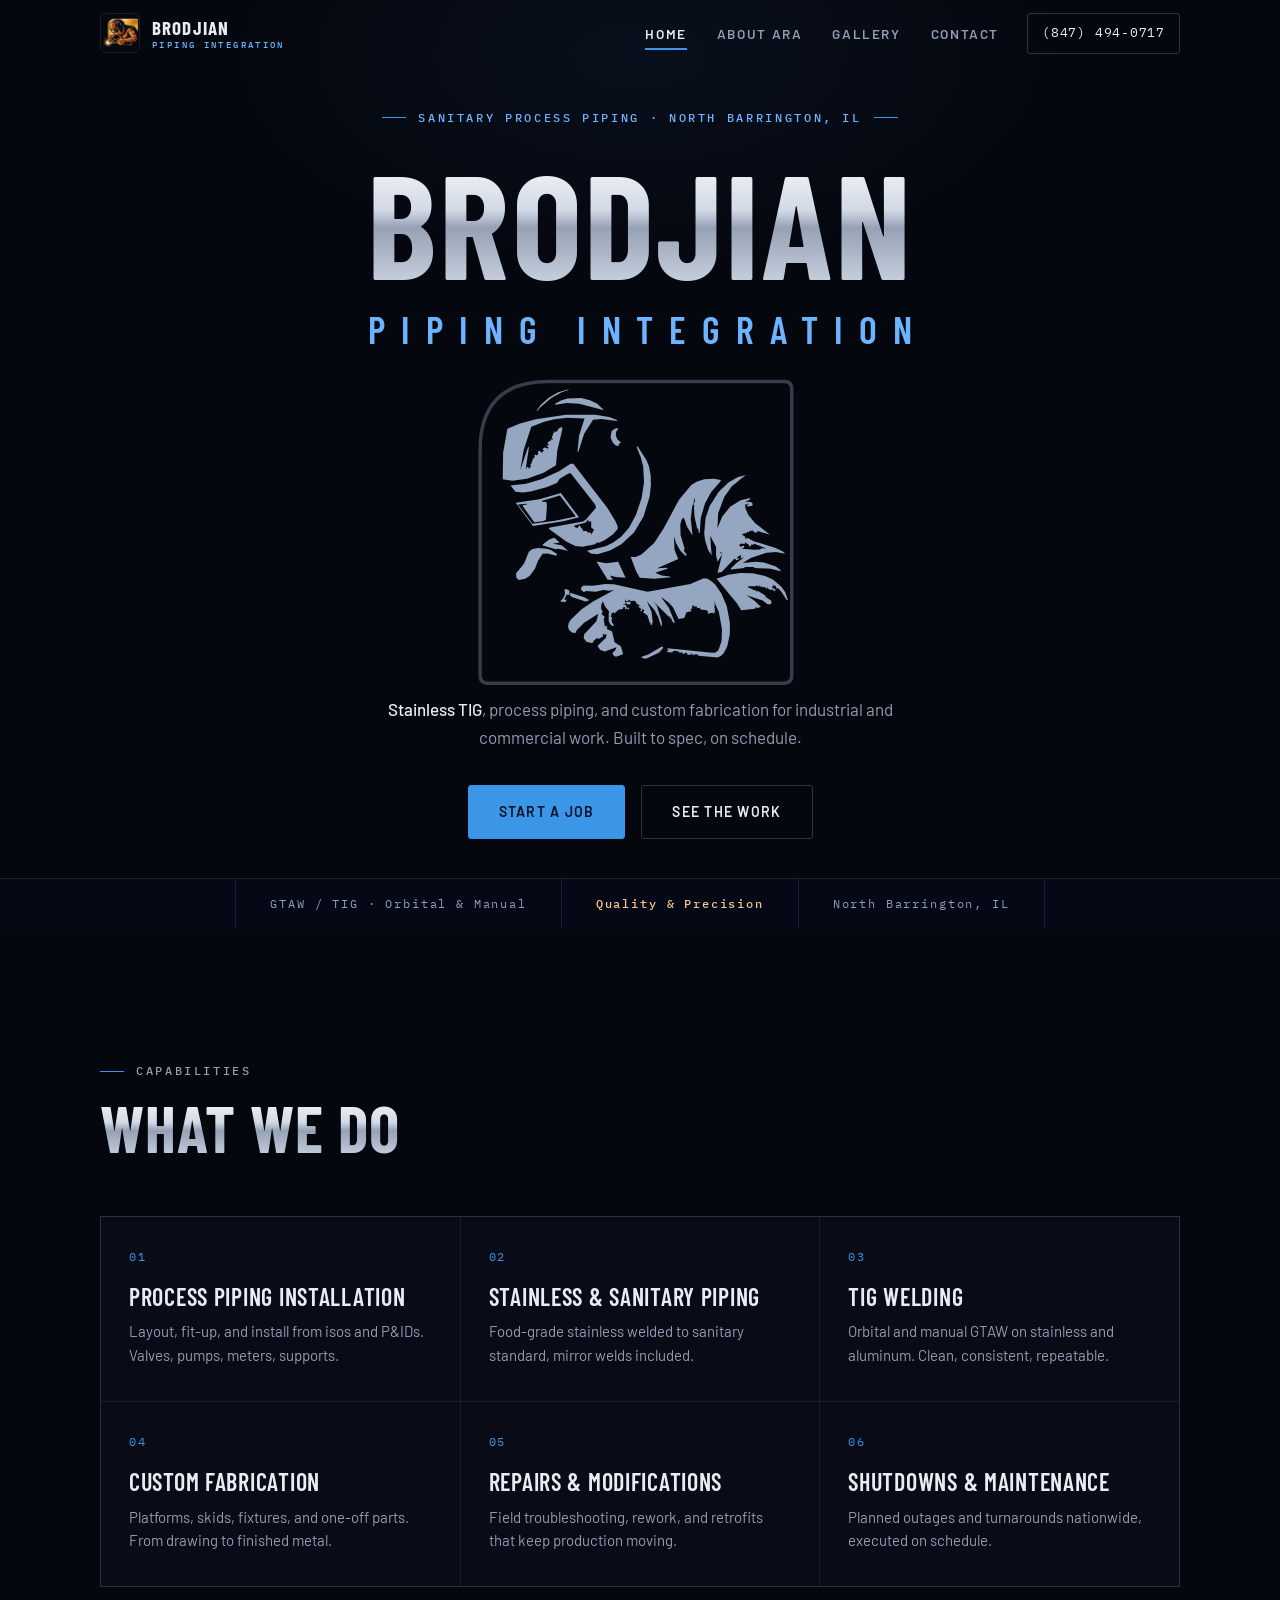
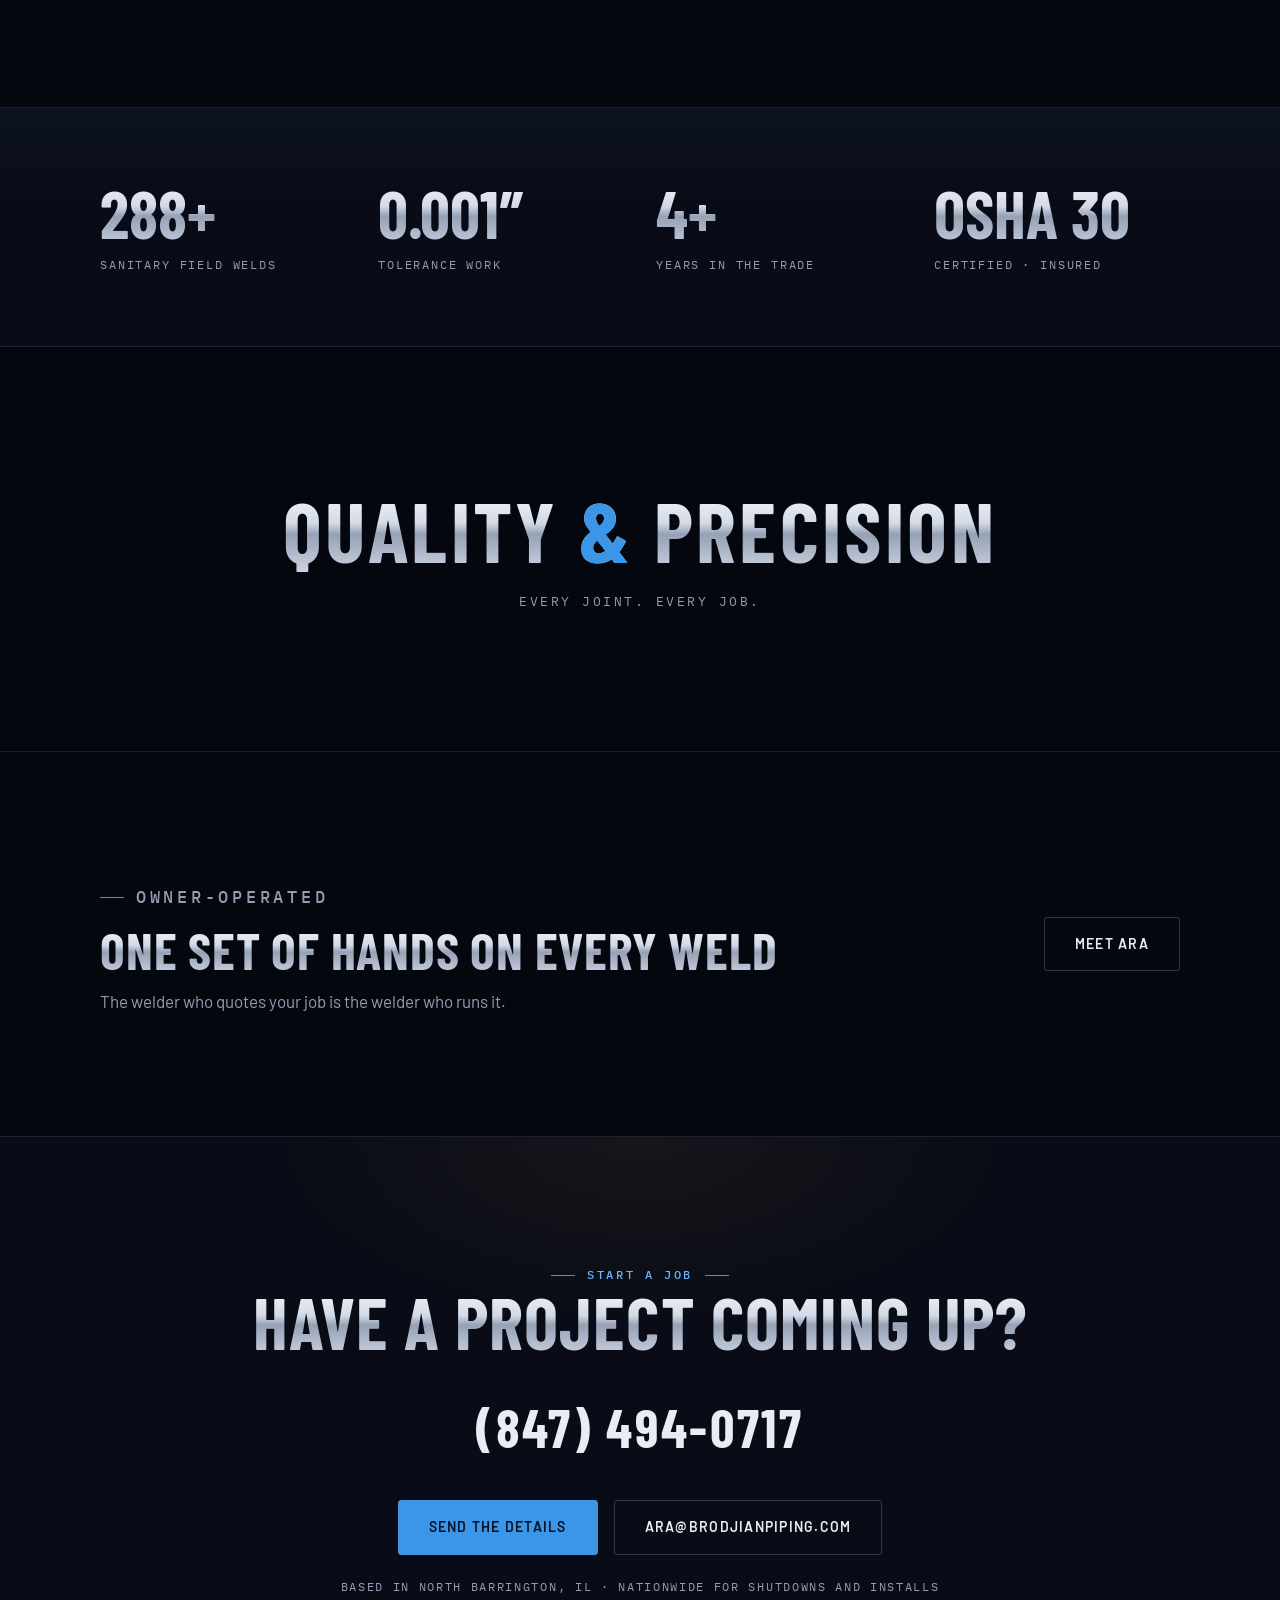
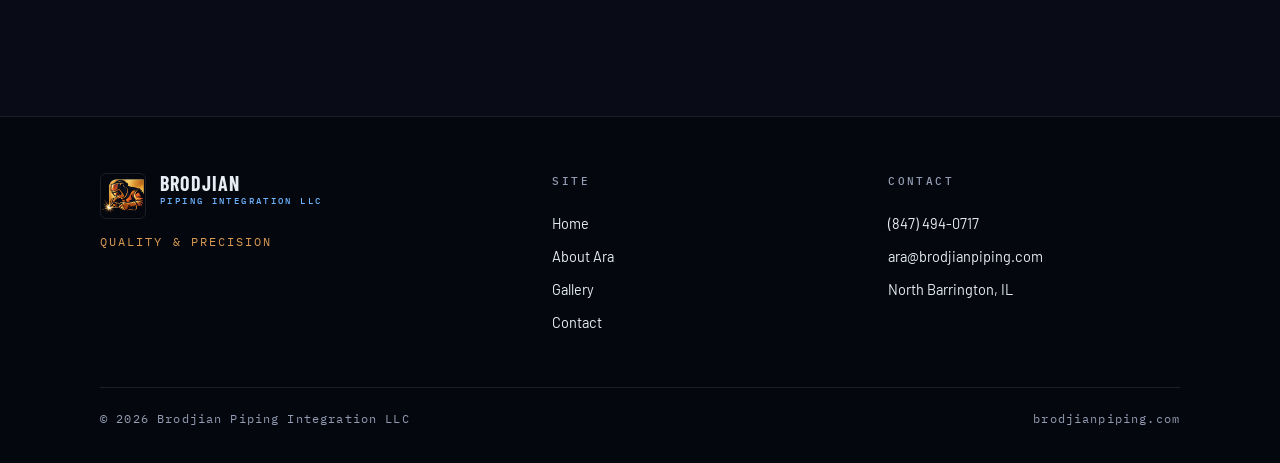
==== index.html @ a73372f7 "Added photos" ====
<!DOCTYPE html>
<html lang="en">
<head>
  <meta charset="utf-8">
  <meta name="viewport" content="width=device-width, initial-scale=1">
  <title>Brodjian Piping Integration | Sanitary Process Piping &amp; TIG Welding</title>
  <meta name="description" content="Sanitary process piping, stainless TIG welding, and custom fabrication. Owner-operated out of North Barrington, IL. Nationwide for shutdowns and installs.">
  <link rel="canonical" href="https://brodjianpiping.com/">
  <meta name="theme-color" content="#05070f">

  <!-- Link previews -->
  <meta property="og:type" content="website">
  <meta property="og:site_name" content="Brodjian Piping Integration">
  <meta property="og:title" content="Brodjian Piping Integration | Sanitary Process Piping &amp; TIG Welding">
  <meta property="og:description" content="Stainless TIG welding, process piping, and custom fabrication. North Barrington, IL. Quality &amp; Precision.">
  <meta property="og:url" content="https://brodjianpiping.com/">
  <meta property="og:image" content="https://brodjianpiping.com/assets/img/og.jpg">
  <meta property="og:image:width" content="1200">
  <meta property="og:image:height" content="630">
  <meta property="og:image:alt" content="Brodjian Piping Integration LLC logo">
  <meta name="twitter:card" content="summary_large_image">
  <meta name="twitter:title" content="Brodjian Piping Integration | Sanitary Process Piping &amp; TIG Welding">
  <meta name="twitter:description" content="Stainless TIG welding, process piping, and custom fabrication. North Barrington, IL.">
  <meta name="twitter:image" content="https://brodjianpiping.com/assets/img/og.jpg">

  <link rel="icon" type="image/png" sizes="64x64" href="assets/img/favicon-64.png">
  <link rel="icon" type="image/png" sizes="32x32" href="assets/img/favicon-32.png">
  <link rel="apple-touch-icon" href="assets/img/apple-touch-icon.png">

  <link rel="preconnect" href="https://fonts.googleapis.com">
  <link rel="preconnect" href="https://fonts.gstatic.com" crossorigin>
  <link href="https://fonts.googleapis.com/css2?family=Barlow+Condensed:wght@600;700&family=Barlow:wght@400;500;600&family=IBM+Plex+Mono:wght@400;500&display=swap" rel="stylesheet">
  <link rel="stylesheet" href="assets/css/style.css">
  <script>document.documentElement.classList.add("js");</script>

  <script type="application/ld+json">
  {
    "@context": "https://schema.org",
    "@type": "LocalBusiness",
    "name": "Brodjian Piping Integration LLC",
    "url": "https://brodjianpiping.com/",
    "image": "https://brodjianpiping.com/assets/img/og.jpg",
    "telephone": "+1-847-494-0717",
    "email": "ara@brodjianpiping.com",
    "founder": { "@type": "Person", "name": "Ara Brodjian" },
    "address": {
      "@type": "PostalAddress",
      "addressLocality": "North Barrington",
      "addressRegion": "IL",
      "addressCountry": "US"
    },
    "areaServed": "US",
    "sameAs": ["https://www.instagram.com/arasarcistry/"],
    "description": "Sanitary process piping, stainless TIG welding, and custom fabrication. Owner-operated, based in North Barrington, IL. Nationwide for shutdowns and installs."
  }
  </script>
</head>
<body>

  <header class="site-head" data-head>
    <div class="wrap">
      <a class="brand" href="index.html" aria-label="Brodjian Piping Integration home">
        <img src="assets/img/emblem.png" alt="" width="40" height="40">
        <span class="brand-name">Brodjian<small>Piping Integration</small></span>
      </a>
      <nav class="site-nav" id="site-nav" aria-label="Primary">
        <a href="index.html" aria-current="page" style="--i:0">Home</a>
        <a href="about.html" style="--i:1">About Ara</a>
        <a href="gallery.html" style="--i:2">Gallery</a>
        <a href="contact.html" style="--i:3">Contact</a>
        <a class="nav-phone" href="tel:+18474940717" style="--i:4">(847) 494-0717</a>
      </nav>
      <a class="head-phone" href="tel:+18474940717">(847) 494-0717</a>
      <button class="nav-toggle" aria-expanded="false" aria-controls="site-nav" aria-label="Menu"><span></span></button>
    </div>
  </header>

  <main>

    <section class="hero">
      <p class="tag tag--center hero-eyebrow" data-reveal style="--i:0">Sanitary Process Piping · North Barrington, IL</p>
      <h1 class="h-disp hero-title steel" data-reveal="wipe" style="--i:0">Brodjian</h1>
      <p class="hero-sub" data-reveal="wipe" style="--i:1">Piping Integration</p>
      <div class="weld-scene" aria-hidden="true">
        <!-- hero.js loads assets/img/welder-lines.svg (a contour trace of the
             company logo) into this svg and animates the lean and the arc -->
        <svg id="welder-svg" viewBox="290 20 1080 1000" preserveAspectRatio="xMidYMid meet"></svg>
        <canvas id="welder-fx"></canvas>
      </div>
      <p class="hero-deck" data-reveal style="--i:3"><strong>Stainless TIG</strong>, process piping, and custom fabrication
        for industrial and commercial work. Built to spec, on schedule.</p>
      <div class="hero-cta" data-reveal style="--i:4">
        <a class="btn btn-primary" href="contact.html">Start a job</a>
        <a class="btn btn-ghost" href="gallery.html">See the work</a>
      </div>
      <div class="hero-strip">
        <span>GTAW / TIG · Orbital &amp; Manual</span>
        <span><b>Quality &amp; Precision</b></span>
        <span>North Barrington, IL</span>
      </div>
    </section>

    <section class="section" id="services">
      <div class="wrap">
        <div class="section-head">
          <p class="tag" data-reveal>Capabilities</p>
          <h2 class="h-disp steel" data-reveal="wipe">What we do</h2>
        </div>
        <div class="svc-grid">
          <article class="svc" data-reveal style="--i:0">
            <span class="svc-num">01</span>
            <h3>Process Piping Installation</h3>
            <p>Layout, fit-up, and install from isos and P&amp;IDs. Valves, pumps, meters, supports.</p>
          </article>
          <article class="svc" data-reveal style="--i:1">
            <span class="svc-num">02</span>
            <h3>Stainless &amp; Sanitary Piping</h3>
            <p>Food-grade stainless welded to sanitary standard, mirror welds included.</p>
          </article>
          <article class="svc" data-reveal style="--i:2">
            <span class="svc-num">03</span>
            <h3>TIG Welding</h3>
            <p>Orbital and manual GTAW on stainless and aluminum. Clean, consistent, repeatable.</p>
          </article>
          <article class="svc" data-reveal style="--i:3">
            <span class="svc-num">04</span>
            <h3>Custom Fabrication</h3>
            <p>Platforms, skids, fixtures, and one-off parts. From drawing to finished metal.</p>
          </article>
          <article class="svc" data-reveal style="--i:4">
            <span class="svc-num">05</span>
            <h3>Repairs &amp; Modifications</h3>
            <p>Field troubleshooting, rework, and retrofits that keep production moving.</p>
          </article>
          <article class="svc" data-reveal style="--i:5">
            <span class="svc-num">06</span>
            <h3>Shutdowns &amp; Maintenance</h3>
            <p>Planned outages and turnarounds nationwide, executed on schedule.</p>
          </article>
        </div>
      </div>
    </section>

    <section class="stats" id="numbers">
      <div class="wrap">
        <div class="stat" data-reveal style="--i:0">
          <span class="stat-num steel" data-count="300" data-suffix="+">300+</span>
          <span class="stat-label">Sanitary field welds</span>
        </div>
        <div class="stat" data-reveal style="--i:1">
          <span class="stat-num steel">0.001&Prime;</span>
          <span class="stat-label">Tolerance work</span>
        </div>
        <div class="stat" data-reveal style="--i:2">
          <span class="stat-num steel" data-count="4" data-suffix="+">4+</span>
          <span class="stat-label">Years in the trade</span>
        </div>
        <div class="stat" data-reveal style="--i:3">
          <span class="stat-num steel">OSHA 30</span>
          <span class="stat-label">Certified · Insured</span>
        </div>
      </div>
    </section>

    <section class="tagline">
      <h2 class="h-disp steel" data-reveal="wipe">Quality <span class="dot">&amp;</span> Precision</h2>
      <p data-reveal>Every joint. Every job.</p>
    </section>

    <section class="section teaser" id="owner">
      <div class="wrap">
        <div>
          <p class="tag" data-reveal>Owner-operated</p>
          <h2 class="h-disp steel" data-reveal="wipe">One set of hands on every weld</h2>
          <p data-reveal>The welder who quotes your job is the welder who runs it.</p>
        </div>
        <a class="btn btn-ghost" href="about.html" data-reveal>Meet Ara</a>
      </div>
    </section>

    <section class="section cta-band" id="start">
      <div class="wrap">
        <p class="tag tag--center" data-reveal>Start a job</p>
        <h2 class="h-disp steel" data-reveal="wipe">Have a project coming up?</h2>
        <div><a class="cta-phone" href="tel:+18474940717" data-reveal>(847) 494-0717</a></div>
        <div class="cta-actions" data-reveal>
          <a class="btn btn-primary" href="contact.html">Send the details</a>
          <a class="btn btn-ghost" href="mailto:ara@brodjianpiping.com">ara@brodjianpiping.com</a>
        </div>
        <p class="cta-note" data-reveal>Based in North Barrington, IL · Nationwide for shutdowns and installs</p>
      </div>
    </section>

  </main>

  <footer class="site-foot">
    <div class="wrap">
      <div class="foot-grid">
        <div>
          <a class="foot-brand" href="index.html">
            <img src="assets/img/emblem.png" alt="Brodjian Piping Integration emblem">
            <span class="brand-name">Brodjian<small>Piping Integration LLC</small></span>
          </a>
          <p class="foot-tagline">Quality &amp; Precision</p>
        </div>
        <div class="foot-col">
          <h4>Site</h4>
          <a href="index.html">Home</a>
          <a href="about.html">About Ara</a>
          <a href="gallery.html">Gallery</a>
          <a href="contact.html">Contact</a>
        </div>
        <div class="foot-col">
          <h4>Contact</h4>
          <a href="tel:+18474940717">(847) 494-0717</a>
          <a href="mailto:ara@brodjianpiping.com">ara@brodjianpiping.com</a>
          <span>North Barrington, IL</span>
        </div>
      </div>
      <div class="foot-bottom">
        <span>© <span id="yr">2026</span> Brodjian Piping Integration LLC</span>
        <span>brodjianpiping.com</span>
      </div>
    </div>
  </footer>

  <script src="assets/js/main.js"></script>
  <script src="assets/js/hero.js"></script>
</body>
</html>
---- assets/css/style.css ----
/* ============================================================
   Brodjian Piping Integration — brodjianpiping.com
   Palette: card navy / brushed steel / arc blue / weld copper
   ============================================================ */

:root {
  --bg: #05070f;
  --bg-2: #090c16;
  --panel: #0b101d;
  --line: rgba(151, 168, 205, 0.14);
  --line-strong: rgba(151, 168, 205, 0.28);
  --ink: #e8ecf5;
  --mut: #939cb2;
  --blue: #3b96e8;
  --blue-hi: #6cb4ff;
  --blue-dim: rgba(59, 150, 232, 0.16);
  --copper: #d99a52;
  --copper-hi: #f3c88a;
  --font-body: "Barlow", "Helvetica Neue", Arial, sans-serif;
  --font-disp: "Barlow Condensed", "Arial Narrow", sans-serif;
  --font-mono: "IBM Plex Mono", "SF Mono", Menlo, monospace;
  --ease-sharp: cubic-bezier(0.22, 0.9, 0.28, 1);
  --head-h: 68px;
}

* { margin: 0; padding: 0; box-sizing: border-box; }

html { scroll-behavior: smooth; }

body {
  background: var(--bg);
  color: var(--ink);
  font-family: var(--font-body);
  font-size: 16px;
  line-height: 1.6;
  -webkit-font-smoothing: antialiased;
  overflow-x: hidden;
}

img { max-width: 100%; display: block; }

a { color: var(--blue-hi); text-decoration: none; }
a:hover { color: var(--ink); }

::selection { background: var(--blue); color: #fff; }

:focus-visible {
  outline: 2px solid var(--blue-hi);
  outline-offset: 3px;
  border-radius: 2px;
}

.wrap {
  max-width: 1160px;
  margin-inline: auto;
  padding-inline: clamp(20px, 4vw, 40px);
}

/* ---------- type helpers ---------- */

.h-disp {
  font-family: var(--font-disp);
  font-weight: 700;
  text-transform: uppercase;
  line-height: 1.02;
  letter-spacing: 0.015em;
}

.steel {
  background: linear-gradient(180deg, #f7f9fc 0%, #d3dae6 42%, #96a1b5 55%, #cdd5e2 100%);
  -webkit-background-clip: text;
  background-clip: text;
  color: transparent;
}

.tag {
  display: inline-flex;
  align-items: center;
  gap: 12px;
  font-family: var(--font-mono);
  font-size: 12px;
  font-weight: 500;
  letter-spacing: 0.22em;
  text-transform: uppercase;
  color: var(--blue-hi);
}
.tag::before {
  content: "";
  width: 24px;
  height: 1px;
  background: var(--blue);
  flex: none;
}
.tag--center::after {
  content: "";
  width: 24px;
  height: 1px;
  background: var(--blue);
  flex: none;
}

.mono {
  font-family: var(--font-mono);
  font-size: 13px;
  letter-spacing: 0.08em;
}

/* ---------- buttons ---------- */

.btn {
  position: relative;
  z-index: 0;
  display: inline-flex;
  align-items: center;
  justify-content: center;
  gap: 10px;
  padding: 15px 30px;
  font-family: var(--font-body);
  font-size: 14px;
  font-weight: 600;
  letter-spacing: 0.09em;
  text-transform: uppercase;
  border-radius: 3px;
  border: 1px solid transparent;
  cursor: pointer;
  overflow: hidden;
  transition: color 0.18s, border-color 0.18s, transform 0.14s var(--ease-sharp), box-shadow 0.18s;
  white-space: nowrap;
}
.btn::before {
  content: "";
  position: absolute;
  inset: 0;
  z-index: -1;
  transform: scaleX(0);
  transform-origin: left;
  transition: transform 0.24s var(--ease-sharp);
}
.btn:active { transform: translateY(1px); }

.btn-primary {
  background: var(--blue);
  border-color: var(--blue);
  color: #071224; /* dark on blue: white fails AA contrast at this size */
}
.btn-primary::before { background: var(--blue-hi); }
.btn-primary:hover { color: #071224; border-color: var(--blue-hi); }
.btn-primary:hover::before { transform: scaleX(1); }

.btn-ghost {
  background: transparent;
  border-color: var(--line-strong);
  color: var(--ink);
}
.btn-ghost::before { background: var(--blue); }
.btn-ghost:hover { color: #fff; border-color: var(--blue); }
.btn-ghost:hover::before { transform: scaleX(1); }

/* ---------- header ---------- */

.site-head {
  position: fixed;
  top: 0;
  left: 0;
  right: 0;
  z-index: 60;
  height: var(--head-h);
  display: flex;
  align-items: center;
  border-bottom: 1px solid transparent;
  transition: border-color 0.25s;
}
/* the blur lives on a pseudo-element: backdrop-filter on the header itself
   would make it the containing block for the fixed mobile nav overlay,
   collapsing the open menu to the header box after any scroll */
.site-head::before {
  content: "";
  position: absolute;
  inset: 0;
  z-index: -1;
  background: rgba(5, 7, 15, 0.86);
  -webkit-backdrop-filter: blur(10px);
  backdrop-filter: blur(10px);
  opacity: 0;
  transition: opacity 0.25s;
}
.site-head.scrolled { border-bottom-color: var(--line); }
.site-head.scrolled::before { opacity: 1; }
.site-head .wrap {
  width: 100%;
  display: flex;
  align-items: center;
  gap: 28px;
}

.brand {
  display: flex;
  align-items: center;
  gap: 12px;
  margin-right: auto;
}
.brand img {
  width: 40px;
  height: 40px;
  border-radius: 6px;
  border: 1px solid var(--line);
}
.brand-name {
  display: flex;
  flex-direction: column;
  font-family: var(--font-disp);
  font-weight: 700;
  font-size: 19px;
  letter-spacing: 0.06em;
  line-height: 1;
  color: var(--ink);
  text-transform: uppercase;
}
.brand-name small {
  font-family: var(--font-mono);
  font-size: 8.5px;
  font-weight: 500;
  letter-spacing: 0.28em;
  color: var(--blue-hi);
  margin-top: 4px;
}

.site-nav {
  display: flex;
  align-items: center;
  gap: 30px;
}
.site-nav a {
  position: relative;
  font-size: 13.5px;
  font-weight: 600;
  letter-spacing: 0.12em;
  text-transform: uppercase;
  color: var(--mut);
  padding: 6px 0;
  transition: color 0.16s;
}
.site-nav a::after {
  content: "";
  position: absolute;
  left: 0;
  right: 0;
  bottom: 0;
  height: 2px;
  background: var(--blue);
  transform: scaleX(0);
  transform-origin: left;
  transition: transform 0.22s var(--ease-sharp);
}
.site-nav a:hover { color: var(--ink); }
.site-nav a:hover::after { transform: scaleX(1); }
.site-nav a[aria-current="page"] { color: var(--ink); }
.site-nav a[aria-current="page"]::after { transform: scaleX(1); }

.head-phone {
  font-family: var(--font-mono);
  font-size: 13px;
  letter-spacing: 0.06em;
  color: var(--ink);
  border: 1px solid var(--line-strong);
  padding: 9px 14px;
  border-radius: 3px;
  transition: border-color 0.18s, color 0.18s, background 0.18s;
}
.head-phone:hover {
  border-color: var(--blue);
  color: var(--blue-hi);
  background: var(--blue-dim);
}

.nav-toggle {
  display: none;
  position: relative;
  z-index: 70;
  width: 44px;
  height: 44px;
  background: none;
  border: 1px solid var(--line-strong);
  border-radius: 3px;
  cursor: pointer;
}
.nav-toggle span,
.nav-toggle span::before,
.nav-toggle span::after {
  content: "";
  position: absolute;
  left: 11px;
  width: 20px;
  height: 2px;
  background: var(--ink);
  transition: transform 0.22s var(--ease-sharp), top 0.22s var(--ease-sharp), opacity 0.15s;
}
.nav-toggle span { top: 21px; left: 11px; }
.nav-toggle span::before { top: -6px; left: 0; }
.nav-toggle span::after { top: 6px; left: 0; }
.nav-toggle[aria-expanded="true"] span { background: transparent; }
.nav-toggle[aria-expanded="true"] span::before { top: 0; transform: rotate(45deg); }
.nav-toggle[aria-expanded="true"] span::after { top: 0; transform: rotate(-45deg); }

/* mobile nav overlay */
@media (max-width: 860px) {
  .site-nav {
    position: fixed;
    inset: 0;
    z-index: 65;
    flex-direction: column;
    justify-content: center;
    gap: 8px;
    background: rgba(5, 7, 15, 0.97);
    -webkit-backdrop-filter: blur(14px);
    backdrop-filter: blur(14px);
    transform: translateX(100%);
    transition: transform 0.3s var(--ease-sharp);
    visibility: hidden;
  }
  .site-nav.open { transform: translateX(0); visibility: visible; }
  .site-nav a {
    font-family: var(--font-disp);
    font-size: 34px;
    letter-spacing: 0.08em;
    color: var(--ink);
    opacity: 0;
    transform: translateX(28px);
    transition: opacity 0.3s, transform 0.35s var(--ease-sharp), color 0.16s;
  }
  .site-nav.open a {
    opacity: 1;
    transform: translateX(0);
    transition-delay: calc(var(--i, 0) * 55ms + 60ms);
  }
  .site-nav a::after { height: 3px; }
  .site-nav .nav-phone {
    margin-top: 26px;
    font-family: var(--font-mono);
    font-size: 16px;
    color: var(--blue-hi);
  }
  .head-phone { display: none; }
  .nav-toggle { display: block; }
  body.menu-open { overflow: hidden; }
}
@media (min-width: 861px) {
  .site-nav .nav-phone { display: none; }
}

/* ---------- hero (index) ---------- */

.hero {
  position: relative;
  min-height: 100svh;
  display: flex;
  flex-direction: column;
  align-items: center;
  justify-content: center;
  text-align: center;
  padding: calc(var(--head-h) + 40px) 20px 90px;
  overflow: hidden;
}
.hero::after {
  content: "";
  position: absolute;
  inset: 0;
  background: radial-gradient(620px 320px at 50% 6%, rgba(59, 150, 232, 0.06), transparent 70%);
  pointer-events: none;
}
.hero > * { position: relative; z-index: 1; }

.hero-eyebrow {
  margin-bottom: 26px;
}

.hero-title {
  font-size: clamp(64px, 12.5vw, 148px);
  line-height: 0.92;
}
.hero-sub {
  font-family: var(--font-disp);
  font-weight: 600;
  font-size: clamp(19px, 3.4vw, 38px);
  letter-spacing: 0.42em;
  text-indent: 0.42em; /* balance the trailing tracking */
  text-transform: uppercase;
  color: var(--blue-hi);
  margin-top: 10px;
  white-space: nowrap;
}

.weld-scene {
  position: relative;
  width: min(340px, 68vw);
  aspect-ratio: 1080 / 1000;
  margin: 14px auto 6px;
}
.weld-scene svg {
  position: absolute;
  inset: 0;
  width: 100%;
  height: 100%;
  display: block;
}
.weld-scene canvas {
  /* geometry set by hero.js: oversized so sparks don't clip at the box edge */
  position: absolute;
  display: block;
  pointer-events: none;
}

.hero-deck {
  max-width: 560px;
  margin-inline: auto;
  color: var(--mut);
  font-size: 17px;
  line-height: 1.65;
}
.hero-deck strong { color: var(--ink); font-weight: 500; }

.hero-cta {
  display: flex;
  gap: 16px;
  justify-content: center;
  flex-wrap: wrap;
  margin-top: 34px;
}

.hero-strip {
  position: absolute;
  left: 0;
  right: 0;
  bottom: 0;
  z-index: 1;
  display: flex;
  justify-content: center;
  gap: 0;
  border-top: 1px solid var(--line);
  background: rgba(7, 11, 29, 0.55);
}
.hero-strip span {
  font-family: var(--font-mono);
  font-size: 11.5px;
  letter-spacing: 0.16em;
  color: var(--mut);
  padding: 16px 34px;
  border-right: 1px solid var(--line);
  white-space: nowrap;
}
.hero-strip span:first-child { border-left: 1px solid var(--line); }
.hero-strip b { color: var(--copper-hi); font-weight: 500; }
@media (max-width: 840px), (max-height: 620px) {
  .hero-strip { display: none; }
}

/* ---------- sections ---------- */

.section {
  padding: clamp(72px, 10vw, 120px) 0;
}
.section-head {
  margin-bottom: clamp(36px, 5vw, 56px);
}
.section-head h2 {
  font-size: clamp(38px, 5.6vw, 64px);
  margin-top: 14px;
}
.section-head p {
  color: var(--mut);
  max-width: 560px;
  margin-top: 12px;
}

/* services grid — steel-plate hairline grid */
.svc-grid {
  display: grid;
  grid-template-columns: repeat(3, 1fr);
  gap: 1px;
  background: var(--line);
  border: 1px solid var(--line);
}
.svc {
  position: relative;
  background: var(--bg-2);
  padding: 30px 28px 34px;
  transition: background 0.2s, transform 0.18s var(--ease-sharp);
}
.svc::before,
.svc::after {
  content: "";
  position: absolute;
  width: 18px;
  height: 18px;
  opacity: 0;
  transform: scale(0.55);
  transition: opacity 0.18s, transform 0.22s var(--ease-sharp);
  pointer-events: none;
}
.svc::before {
  top: 10px;
  left: 10px;
  border-top: 2px solid var(--blue);
  border-left: 2px solid var(--blue);
}
.svc::after {
  bottom: 10px;
  right: 10px;
  border-bottom: 2px solid var(--blue);
  border-right: 2px solid var(--blue);
}
.svc:hover {
  background: var(--panel);
  transform: translateY(-3px);
}
.svc:hover::before,
.svc:hover::after { opacity: 1; transform: scale(1); }
.svc-num {
  font-family: var(--font-mono);
  font-size: 12px;
  color: var(--blue);
  letter-spacing: 0.14em;
  display: block;
  margin-bottom: 18px;
  transition: color 0.18s;
}
.svc:hover .svc-num { color: var(--blue-hi); }
.svc h3 {
  font-family: var(--font-disp);
  font-weight: 600;
  font-size: 24px;
  letter-spacing: 0.03em;
  text-transform: uppercase;
  line-height: 1.1;
  margin-bottom: 10px;
}
.svc p {
  font-size: 15px;
  color: var(--mut);
  line-height: 1.55;
}
@media (max-width: 960px) { .svc-grid { grid-template-columns: repeat(2, 1fr); } }
@media (max-width: 600px) { .svc-grid { grid-template-columns: 1fr; } }

/* stats band */
.stats {
  border-block: 1px solid var(--line);
  background:
    linear-gradient(180deg, rgba(59, 150, 232, 0.045), transparent 40%),
    var(--bg-2);
}
.stats .wrap {
  display: grid;
  grid-template-columns: repeat(4, 1fr);
  gap: 32px;
  padding-block: clamp(48px, 6vw, 72px);
}
.stat { text-align: left; }
.stat-num {
  font-family: var(--font-disp);
  font-weight: 700;
  font-size: clamp(44px, 5.5vw, 66px);
  line-height: 1;
}
.stat-label {
  font-family: var(--font-mono);
  font-size: 11.5px;
  letter-spacing: 0.16em;
  text-transform: uppercase;
  color: var(--mut);
  margin-top: 10px;
  display: block;
}
@media (max-width: 800px) {
  .stats .wrap { grid-template-columns: repeat(2, 1fr); }
}

/* tagline band */
.tagline {
  text-align: center;
  padding: clamp(80px, 11vw, 140px) 20px;
}
.tagline h2 {
  font-size: clamp(36px, 7vw, 84px);
  letter-spacing: 0.04em;
}
.tagline .dot { color: var(--blue); -webkit-text-fill-color: var(--blue); }
.tagline p {
  margin-top: 18px;
  font-family: var(--font-mono);
  font-size: 12.5px;
  letter-spacing: 0.2em;
  text-transform: uppercase;
  color: var(--mut);
}

/* about teaser */
.teaser {
  border-top: 1px solid var(--line);
}
.teaser .wrap {
  display: flex;
  align-items: center;
  justify-content: space-between;
  gap: 40px;
  flex-wrap: wrap;
}
.teaser h2 { font-size: clamp(32px, 4.6vw, 52px); margin-top: 12px; }
.teaser p { color: var(--mut); max-width: 520px; margin-top: 12px; font-size: 17px; }

/* CTA band */
.cta-band {
  border-top: 1px solid var(--line);
  background:
    radial-gradient(520px 260px at 50% 0%, rgba(217, 154, 82, 0.07), transparent 70%),
    var(--bg-2);
  text-align: center;
}
.cta-band h2 { font-size: clamp(40px, 6vw, 72px); }
.cta-band .cta-phone {
  display: inline-block;
  margin-top: 26px;
  font-family: var(--font-disp);
  font-weight: 700;
  font-size: clamp(34px, 5vw, 54px);
  letter-spacing: 0.05em;
  color: var(--ink);
  transition: color 0.16s;
}
.cta-band .cta-phone:hover { color: var(--blue-hi); }
.cta-band .cta-actions {
  margin-top: 30px;
  display: flex;
  gap: 16px;
  justify-content: center;
  flex-wrap: wrap;
}
.cta-band .cta-note {
  margin-top: 22px;
  font-family: var(--font-mono);
  font-size: 12px;
  letter-spacing: 0.14em;
  color: var(--mut);
  text-transform: uppercase;
}

/* ---------- footer ---------- */

.site-foot {
  border-top: 1px solid var(--line);
  padding: 56px 0 34px;
  background: var(--bg);
}
.foot-grid {
  display: grid;
  grid-template-columns: 1.4fr 1fr 1fr;
  gap: 44px;
}
.foot-brand {
  display: flex;
  align-items: flex-start;
  gap: 14px;
}
.foot-brand img {
  width: 46px;
  height: 46px;
  border-radius: 6px;
  border: 1px solid var(--line);
}
.foot-brand .brand-name { font-size: 20px; }
.foot-tagline {
  margin-top: 14px;
  font-family: var(--font-mono);
  font-size: 11.5px;
  letter-spacing: 0.18em;
  color: var(--copper);
  text-transform: uppercase;
}
.foot-col h4 {
  font-family: var(--font-mono);
  font-size: 11px;
  font-weight: 500;
  letter-spacing: 0.22em;
  text-transform: uppercase;
  color: var(--mut);
  margin-bottom: 16px;
}
.foot-col a, .foot-col span {
  display: block;
  color: var(--ink);
  font-size: 14.5px;
  padding: 5px 0;
  width: fit-content;
}
.foot-col a:hover { color: var(--blue-hi); }
.foot-bottom {
  margin-top: 48px;
  padding-top: 22px;
  border-top: 1px solid var(--line);
  display: flex;
  justify-content: space-between;
  gap: 14px;
  flex-wrap: wrap;
  font-family: var(--font-mono);
  font-size: 11.5px;
  letter-spacing: 0.1em;
  color: var(--mut);
}
@media (max-width: 760px) {
  .foot-grid { grid-template-columns: 1fr; gap: 34px; }
}

/* ---------- subpage head ---------- */

.page-head {
  padding: calc(var(--head-h) + clamp(48px, 8vw, 84px)) 0 clamp(36px, 5vw, 56px);
  border-bottom: 1px solid var(--line);
  position: relative;
}
.page-head::after {
  content: "";
  position: absolute;
  left: 0;
  bottom: -1px;
  width: 110px;
  height: 2px;
  background: var(--blue);
}
.page-head h1 {
  font-size: clamp(48px, 8vw, 92px);
  margin-top: 16px;
}
.page-head .lede {
  color: var(--mut);
  font-size: 17px;
  max-width: 620px;
  margin-top: 14px;
}

/* ---------- about page ---------- */

.profile .wrap {
  display: grid;
  grid-template-columns: 360px 1fr;
  gap: clamp(36px, 5vw, 64px);
  align-items: start;
}
.frame {
  position: relative;
  padding: 12px;
}
.frame::before,
.frame::after {
  content: "";
  position: absolute;
  width: 26px;
  height: 26px;
  pointer-events: none;
}
.frame::before {
  top: 0; left: 0;
  border-top: 2px solid var(--blue);
  border-left: 2px solid var(--blue);
}
.frame::after {
  bottom: 0; right: 0;
  border-bottom: 2px solid var(--blue);
  border-right: 2px solid var(--blue);
}
.frame img {
  width: 100%;
  aspect-ratio: 4 / 5;
  object-fit: cover;
  object-position: 50% 22%; /* keep the face in frame on portrait shots */
  border: 1px solid var(--line-strong);
  filter: saturate(0.92) contrast(1.04);
}
.frame figcaption {
  margin-top: 14px;
  font-family: var(--font-mono);
  font-size: 11.5px;
  letter-spacing: 0.14em;
  text-transform: uppercase;
  color: var(--mut);
  text-align: center;
}

.bio h2 {
  font-size: clamp(30px, 4vw, 44px);
  margin: 14px 0 18px;
}
.bio p {
  color: var(--mut);
  font-size: 17px;
  margin-bottom: 16px;
  max-width: 60ch;
}
.bio p strong { color: var(--ink); font-weight: 500; }

.chips {
  display: flex;
  flex-wrap: wrap;
  gap: 10px;
  margin: 24px 0 30px;
}
.chips span {
  font-family: var(--font-mono);
  font-size: 12px;
  letter-spacing: 0.08em;
  color: var(--ink);
  border: 1px solid var(--line-strong);
  border-radius: 2px;
  padding: 8px 13px;
  background: var(--bg-2);
}
.bio-actions { display: flex; gap: 14px; flex-wrap: wrap; }

@media (max-width: 860px) {
  .profile .wrap { grid-template-columns: 1fr; }
  .frame { max-width: 420px; }
}

/* experience timeline */
.xp-list {
  border-left: 2px solid var(--line-strong);
  margin-left: 6px;
  padding-left: 34px;
  display: flex;
  flex-direction: column;
  gap: 8px;
}
.xp {
  position: relative;
  padding: 16px 0;
}
.xp::before {
  content: "";
  position: absolute;
  left: -40px;
  top: 27px;
  width: 9px;
  height: 9px;
  background: var(--bg);
  border: 2px solid var(--blue);
  transform: rotate(45deg);
}
.xp-dates {
  font-family: var(--font-mono);
  font-size: 12px;
  letter-spacing: 0.12em;
  color: var(--blue-hi);
  text-transform: uppercase;
}
.xp h3 {
  font-family: var(--font-disp);
  font-weight: 600;
  font-size: 26px;
  letter-spacing: 0.02em;
  text-transform: uppercase;
  margin-top: 6px;
}
.xp .xp-role {
  font-size: 14px;
  font-weight: 600;
  letter-spacing: 0.06em;
  text-transform: uppercase;
  color: var(--mut);
  margin-top: 2px;
}
.xp p {
  color: var(--mut);
  font-size: 15.5px;
  margin-top: 8px;
  max-width: 66ch;
}

/* certs */
.cert-grid {
  display: grid;
  grid-template-columns: repeat(2, 1fr);
  gap: 1px;
  background: var(--line);
  border: 1px solid var(--line);
}
.cert {
  background: var(--bg-2);
  padding: 20px 24px;
  display: flex;
  align-items: baseline;
  gap: 14px;
  font-size: 15.5px;
}
.cert::before {
  content: "";
  width: 8px;
  height: 8px;
  background: var(--copper);
  flex: none;
  transform: translateY(-1px) rotate(45deg);
}
.cert small {
  display: block;
  color: var(--mut);
  font-size: 13.5px;
  margin-top: 2px;
}
@media (max-width: 640px) { .cert-grid { grid-template-columns: 1fr; } }

/* ---------- resume dialog ---------- */

dialog {
  border: none;
  padding: 0;
  background: transparent;
  max-width: none;
  max-height: none;
}
dialog::backdrop {
  background: rgba(4, 7, 17, 0.78);
  -webkit-backdrop-filter: blur(5px);
  backdrop-filter: blur(5px);
}

.resume-dialog {
  margin: auto;
  width: min(880px, calc(100vw - 32px));
  max-height: calc(100svh - 56px);
  overflow-y: auto;
  background: var(--bg-2);
  border: 1px solid var(--line-strong);
  border-radius: 6px;
  color: var(--ink);
}
dialog[open] { animation: dlg-in 0.26s var(--ease-sharp); }
@keyframes dlg-in {
  from { opacity: 0; transform: translateY(22px); }
  to { opacity: 1; transform: none; }
}

.dlg-bar {
  position: sticky;
  top: 0;
  z-index: 2;
  display: flex;
  align-items: center;
  gap: 14px;
  padding: 16px 22px;
  background: rgba(9, 12, 22, 0.97);
  border-bottom: 1px solid var(--line);
}
.dlg-bar strong {
  font-family: var(--font-disp);
  font-size: 21px;
  font-weight: 600;
  letter-spacing: 0.04em;
  text-transform: uppercase;
  margin-right: auto;
}
.dlg-bar .btn { padding: 10px 18px; font-size: 12.5px; }
.dlg-close {
  width: 40px;
  height: 40px;
  flex: none;
  background: none;
  border: 1px solid var(--line-strong);
  border-radius: 3px;
  color: var(--ink);
  font-size: 18px;
  line-height: 1;
  cursor: pointer;
  transition: border-color 0.16s, color 0.16s, background 0.16s;
}
.dlg-close:hover { border-color: var(--blue); color: var(--blue-hi); background: var(--blue-dim); }

.resume-body { padding: clamp(24px, 5vw, 48px); }
.resume-body header { margin-bottom: 30px; }
.resume-body h2 {
  font-family: var(--font-disp);
  font-size: 40px;
  font-weight: 700;
  letter-spacing: 0.03em;
  text-transform: uppercase;
}
.resume-meta {
  font-family: var(--font-mono);
  font-size: 12.5px;
  letter-spacing: 0.1em;
  color: var(--mut);
  margin-top: 8px;
}
.resume-body h3 {
  font-family: var(--font-mono);
  font-size: 12.5px;
  font-weight: 500;
  letter-spacing: 0.24em;
  text-transform: uppercase;
  color: var(--blue-hi);
  margin: 34px 0 16px;
  padding-bottom: 10px;
  border-bottom: 1px solid var(--line);
}
.resume-body > .resume-summary { color: var(--mut); max-width: 72ch; }
.skill-grid {
  display: grid;
  grid-template-columns: repeat(2, 1fr);
  gap: 8px 28px;
}
.skill-grid li {
  list-style: none;
  font-size: 14.5px;
  color: var(--ink);
  padding-left: 18px;
  position: relative;
}
.skill-grid li::before {
  content: "";
  position: absolute;
  left: 0;
  top: 9px;
  width: 6px;
  height: 6px;
  background: var(--blue);
  transform: rotate(45deg);
}
@media (max-width: 560px) { .skill-grid { grid-template-columns: 1fr; } }

.rx { margin-bottom: 24px; }
.rx-head {
  display: flex;
  justify-content: space-between;
  align-items: baseline;
  gap: 18px;
  flex-wrap: wrap;
}
.rx-head h4 {
  font-size: 17px;
  font-weight: 600;
}
.rx-head h4 span { color: var(--mut); font-weight: 400; }
.rx-head time {
  font-family: var(--font-mono);
  font-size: 12px;
  letter-spacing: 0.08em;
  color: var(--copper-hi);
  white-space: nowrap;
}
.rx ul { margin: 8px 0 0 2px; }
.rx li {
  list-style: none;
  color: var(--mut);
  font-size: 14.5px;
  padding: 3px 0 3px 18px;
  position: relative;
}
.rx li::before {
  content: "";
  position: absolute;
  left: 0;
  top: 12px;
  width: 8px;
  height: 1px;
  background: var(--blue);
}

/* ---------- contact page ---------- */

.contact-grid {
  display: grid;
  grid-template-columns: 1fr 1.25fr;
  gap: clamp(40px, 6vw, 80px);
  align-items: start;
}
@media (max-width: 880px) {
  .contact-grid { grid-template-columns: 1fr; }
}

.c-item { margin-bottom: 30px; }
.c-item .c-label {
  font-family: var(--font-mono);
  font-size: 11px;
  letter-spacing: 0.22em;
  text-transform: uppercase;
  color: var(--mut);
  display: block;
  margin-bottom: 8px;
}
.c-item a.big {
  font-family: var(--font-disp);
  font-weight: 700;
  font-size: clamp(30px, 4vw, 42px);
  letter-spacing: 0.04em;
  color: var(--ink);
  transition: color 0.16s;
  line-height: 1.1;
  display: inline-block;
}
.c-item a.big:hover { color: var(--blue-hi); }
.c-item a.mid {
  font-size: 19px;
  font-weight: 500;
  color: var(--ink);
}
.c-item a.mid:hover { color: var(--blue-hi); }
.c-item .c-body { color: var(--mut); font-size: 15.5px; }

.c-divider {
  height: 1px;
  background: var(--line);
  margin: 30px 0;
}

/* form */
.form-panel {
  background: var(--bg-2);
  border: 1px solid var(--line);
  padding: clamp(24px, 4vw, 40px);
  position: relative;
}
.form-panel::before {
  content: "";
  position: absolute;
  top: -1px;
  left: -1px;
  width: 26px;
  height: 26px;
  border-top: 2px solid var(--blue);
  border-left: 2px solid var(--blue);
}
.field { margin-bottom: 20px; }
.field label {
  display: block;
  font-family: var(--font-mono);
  font-size: 11px;
  letter-spacing: 0.2em;
  text-transform: uppercase;
  color: var(--mut);
  margin-bottom: 9px;
}
.field label em {
  font-style: normal;
  color: var(--blue);
}
.field input,
.field textarea {
  width: 100%;
  background: var(--bg);
  border: 1px solid var(--line-strong);
  border-radius: 3px;
  color: var(--ink);
  font-family: var(--font-body);
  font-size: 16px;
  padding: 13px 15px;
  transition: border-color 0.16s, box-shadow 0.16s;
}
.field input:focus,
.field textarea:focus {
  outline: none;
  border-color: var(--blue);
  box-shadow: 0 0 0 3px rgba(59, 150, 232, 0.16);
}
.field textarea { resize: vertical; min-height: 140px; }
.field-row {
  display: grid;
  grid-template-columns: 1fr 1fr;
  gap: 18px;
}
@media (max-width: 560px) { .field-row { grid-template-columns: 1fr; } }

.hp { position: absolute; left: -9999px; width: 1px; height: 1px; overflow: hidden; }

.form-foot {
  display: flex;
  align-items: center;
  gap: 18px;
  flex-wrap: wrap;
}
.form-status {
  font-family: var(--font-mono);
  font-size: 13px;
  letter-spacing: 0.04em;
  min-height: 1em;
}
.form-status.ok { color: #6fd98f; }
.form-status.err { color: #f08a6a; }

/* ---------- gallery ---------- */

.ig-panel {
  border: 1px solid var(--line);
  background:
    radial-gradient(480px 240px at 85% -20%, rgba(59, 150, 232, 0.08), transparent 70%),
    var(--bg-2);
  padding: clamp(36px, 6vw, 64px);
  display: flex;
  align-items: center;
  gap: clamp(24px, 4vw, 48px);
  flex-wrap: wrap;
  position: relative;
}
.ig-panel::before {
  content: "";
  position: absolute;
  bottom: -1px;
  right: -1px;
  width: 26px;
  height: 26px;
  border-bottom: 2px solid var(--blue);
  border-right: 2px solid var(--blue);
}
.ig-glyph {
  width: 78px;
  height: 78px;
  flex: none;
  color: var(--copper-hi);
}
.ig-panel h2 { font-size: clamp(30px, 4.4vw, 46px); }
.ig-panel .ig-handle {
  font-family: var(--font-mono);
  font-size: 14px;
  letter-spacing: 0.1em;
  color: var(--blue-hi);
  margin-top: 6px;
  display: block;
}
.ig-panel p { color: var(--mut); margin-top: 10px; max-width: 46ch; }
.ig-panel .btn { margin-left: auto; }
@media (max-width: 720px) { .ig-panel .btn { margin-left: 0; } }

.shots[hidden] { display: none; }
.shots {
  display: grid;
  grid-template-columns: repeat(auto-fill, minmax(270px, 1fr));
  gap: 14px;
  margin-top: clamp(40px, 6vw, 56px);
}
.shot {
  position: relative;
  aspect-ratio: 4 / 3;
  overflow: hidden;
  border: 1px solid var(--line);
  background: var(--bg-2);
  cursor: zoom-in;
  padding: 0;
}
.shot img {
  width: 100%;
  height: 100%;
  object-fit: cover;
  transition: transform 0.3s var(--ease-sharp), filter 0.3s;
}
.shot:hover img { transform: scale(1.045); filter: brightness(1.06); }
.shot::after {
  content: "";
  position: absolute;
  inset: 0;
  border: 2px solid var(--blue);
  opacity: 0;
  transition: opacity 0.18s;
  pointer-events: none;
}
.shot:hover::after { opacity: 1; }

.lightbox {
  margin: auto;
  width: min(1100px, calc(100vw - 24px));
  background: transparent;
}
.lightbox figure { position: relative; }
.lightbox img {
  width: 100%;
  max-height: calc(100svh - 120px);
  object-fit: contain;
  border: 1px solid var(--line-strong);
  background: var(--bg);
}
.lb-bar {
  display: flex;
  align-items: center;
  justify-content: space-between;
  gap: 12px;
  margin-top: 12px;
}
.lb-count {
  font-family: var(--font-mono);
  font-size: 12.5px;
  letter-spacing: 0.14em;
  color: var(--mut);
}
.lb-controls { display: flex; gap: 10px; }
.lb-controls button {
  width: 44px;
  height: 44px;
  background: var(--bg-2);
  border: 1px solid var(--line-strong);
  border-radius: 3px;
  color: var(--ink);
  font-size: 17px;
  cursor: pointer;
  transition: border-color 0.15s, color 0.15s, background 0.15s;
}
.lb-controls button:hover {
  border-color: var(--blue);
  color: var(--blue-hi);
  background: var(--blue-dim);
}

/* ---------- 404 ---------- */

.err-page {
  min-height: 100svh;
  display: flex;
  flex-direction: column;
  align-items: center;
  justify-content: center;
  text-align: center;
  padding: 20px;
}
.err-page .code {
  font-size: clamp(110px, 22vw, 220px);
  line-height: 1;
}
.err-page p {
  color: var(--mut);
  margin: 18px 0 30px;
  font-size: 17px;
}

/* ---------- reveal system ----------
   Deliberately minimal: body copy and cards render immediately (no scroll
   fades). Only the big steel headings get a sharp machined wipe. */

html.js [data-reveal="wipe"] {
  clip-path: inset(0 100% 0 0);
}
html.js .is-on[data-reveal="wipe"] {
  clip-path: inset(0 -2% 0 0);
  transition: clip-path 0.5s var(--ease-sharp);
  transition-delay: calc(var(--i, 0) * 90ms);
}

@media (prefers-reduced-motion: reduce) {
  html.js [data-reveal="wipe"] {
    clip-path: none !important;
    transition: none !important;
  }
  html { scroll-behavior: auto; }
  .site-nav, .site-nav a, .btn, .svc, .shot img { transition: none !important; }
  dialog[open] { animation: none; }
}
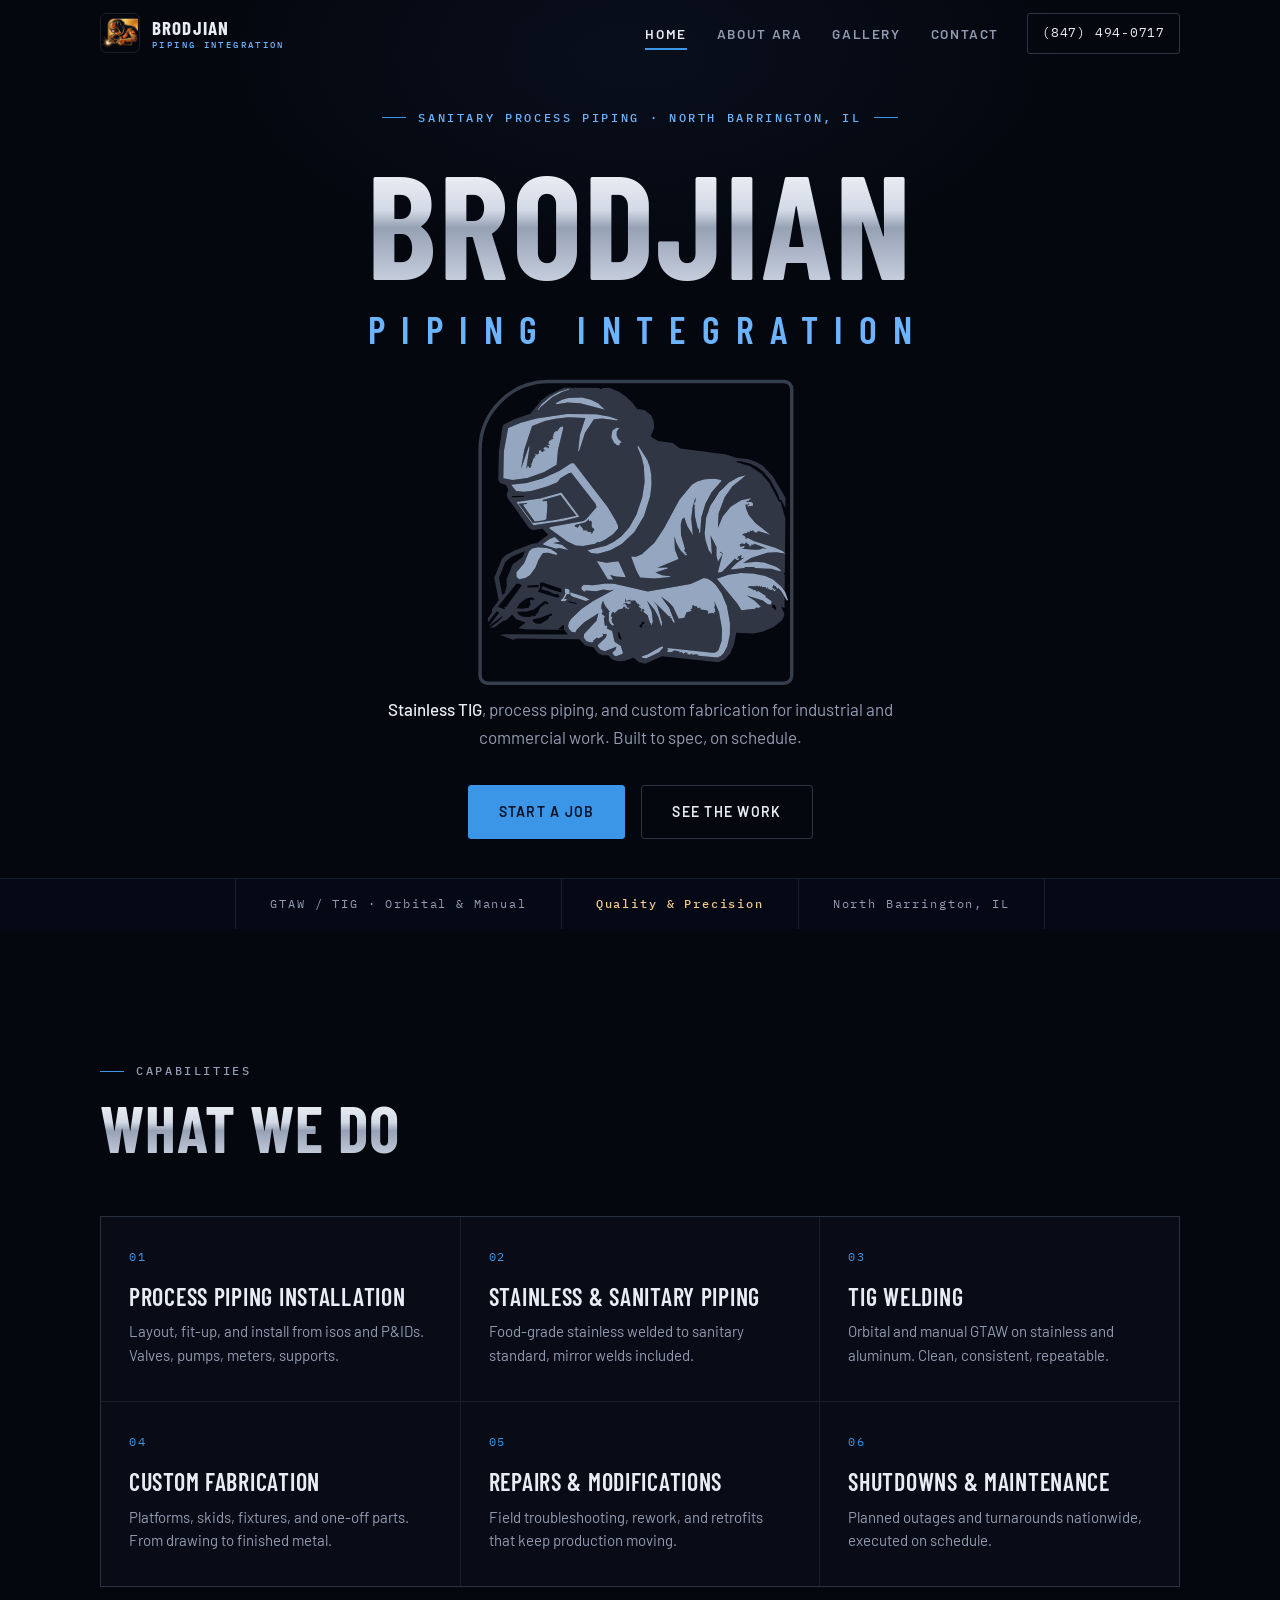
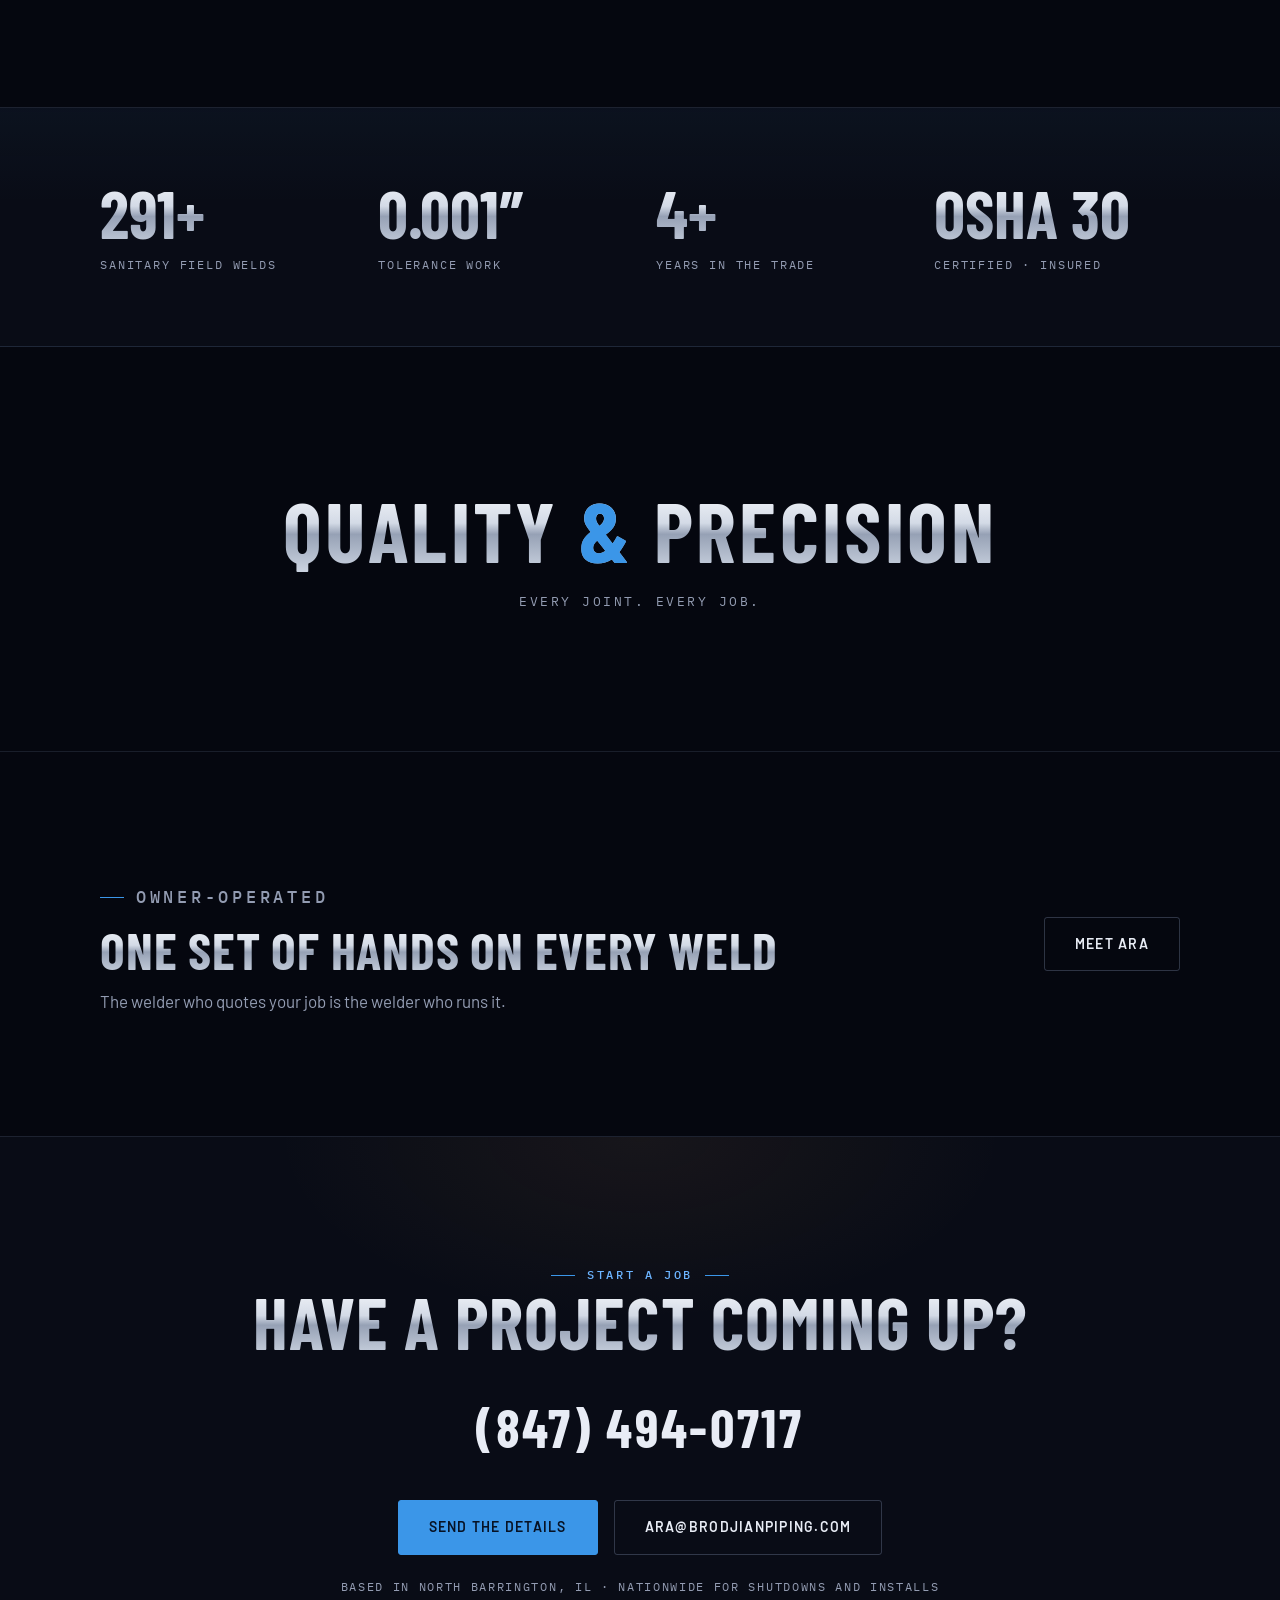
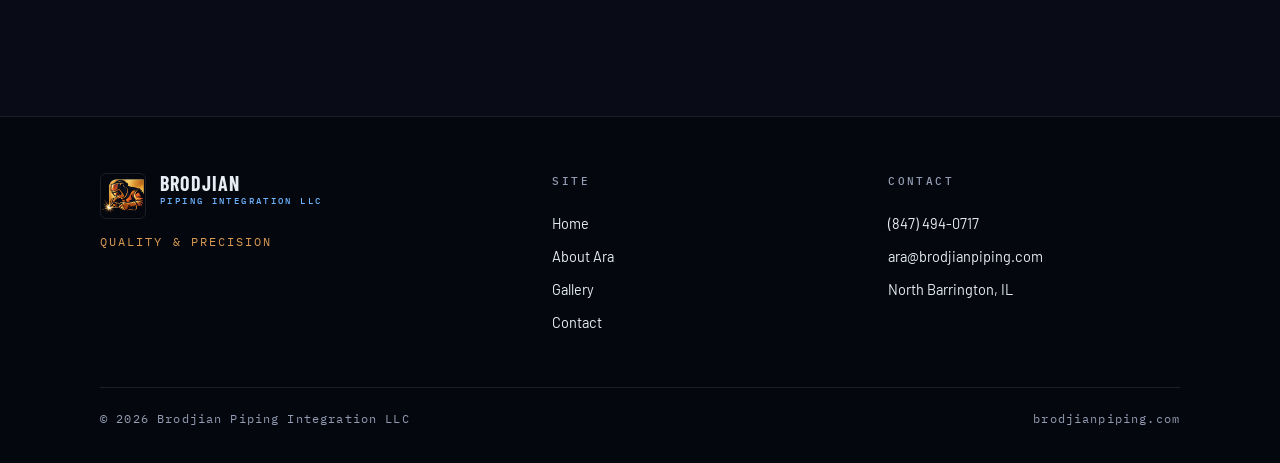
==== commit d23fabd1: "Improved animation" ====
--- a/index.html
+++ b/index.html
@@ -78,7 +78,7 @@
   <main>
 
     <section class="hero">
-      <p class="tag tag--center hero-eyebrow" data-reveal style="--i:0">Sanitary Process Piping · North Barrington, IL</p>
+      <p class="tag tag--center hero-eyebrow">Sanitary Process Piping · North Barrington, IL</p>
       <h1 class="h-disp hero-title steel" data-reveal="wipe" style="--i:0">Brodjian</h1>
       <p class="hero-sub" data-reveal="wipe" style="--i:1">Piping Integration</p>
       <div class="weld-scene" aria-hidden="true">
@@ -87,9 +87,9 @@
         <svg id="welder-svg" viewBox="290 20 1080 1000" preserveAspectRatio="xMidYMid meet"></svg>
         <canvas id="welder-fx"></canvas>
       </div>
-      <p class="hero-deck" data-reveal style="--i:3"><strong>Stainless TIG</strong>, process piping, and custom fabrication
+      <p class="hero-deck"><strong>Stainless TIG</strong>, process piping, and custom fabrication
         for industrial and commercial work. Built to spec, on schedule.</p>
-      <div class="hero-cta" data-reveal style="--i:4">
+      <div class="hero-cta">
         <a class="btn btn-primary" href="contact.html">Start a job</a>
         <a class="btn btn-ghost" href="gallery.html">See the work</a>
       </div>
@@ -103,36 +103,36 @@
     <section class="section" id="services">
       <div class="wrap">
         <div class="section-head">
-          <p class="tag" data-reveal>Capabilities</p>
+          <p class="tag">Capabilities</p>
           <h2 class="h-disp steel" data-reveal="wipe">What we do</h2>
         </div>
-        <div class="svc-grid">
-          <article class="svc" data-reveal style="--i:0">
+        <div class="svc-grid" data-reveal>
+          <article class="svc">
             <span class="svc-num">01</span>
             <h3>Process Piping Installation</h3>
             <p>Layout, fit-up, and install from isos and P&amp;IDs. Valves, pumps, meters, supports.</p>
           </article>
-          <article class="svc" data-reveal style="--i:1">
+          <article class="svc">
             <span class="svc-num">02</span>
             <h3>Stainless &amp; Sanitary Piping</h3>
             <p>Food-grade stainless welded to sanitary standard, mirror welds included.</p>
           </article>
-          <article class="svc" data-reveal style="--i:2">
+          <article class="svc">
             <span class="svc-num">03</span>
             <h3>TIG Welding</h3>
             <p>Orbital and manual GTAW on stainless and aluminum. Clean, consistent, repeatable.</p>
           </article>
-          <article class="svc" data-reveal style="--i:3">
+          <article class="svc">
             <span class="svc-num">04</span>
             <h3>Custom Fabrication</h3>
             <p>Platforms, skids, fixtures, and one-off parts. From drawing to finished metal.</p>
           </article>
-          <article class="svc" data-reveal style="--i:4">
+          <article class="svc">
             <span class="svc-num">05</span>
             <h3>Repairs &amp; Modifications</h3>
             <p>Field troubleshooting, rework, and retrofits that keep production moving.</p>
           </article>
-          <article class="svc" data-reveal style="--i:5">
+          <article class="svc">
             <span class="svc-num">06</span>
             <h3>Shutdowns &amp; Maintenance</h3>
             <p>Planned outages and turnarounds nationwide, executed on schedule.</p>
@@ -142,20 +142,20 @@
     </section>
 
     <section class="stats" id="numbers">
-      <div class="wrap">
-        <div class="stat" data-reveal style="--i:0">
+      <div class="wrap" data-reveal>
+        <div class="stat">
           <span class="stat-num steel" data-count="300" data-suffix="+">300+</span>
           <span class="stat-label">Sanitary field welds</span>
         </div>
-        <div class="stat" data-reveal style="--i:1">
+        <div class="stat">
           <span class="stat-num steel">0.001&Prime;</span>
           <span class="stat-label">Tolerance work</span>
         </div>
-        <div class="stat" data-reveal style="--i:2">
+        <div class="stat">
           <span class="stat-num steel" data-count="4" data-suffix="+">4+</span>
           <span class="stat-label">Years in the trade</span>
         </div>
-        <div class="stat" data-reveal style="--i:3">
+        <div class="stat">
           <span class="stat-num steel">OSHA 30</span>
           <span class="stat-label">Certified · Insured</span>
         </div>
@@ -164,30 +164,30 @@
 
     <section class="tagline">
       <h2 class="h-disp steel" data-reveal="wipe">Quality <span class="dot">&amp;</span> Precision</h2>
-      <p data-reveal>Every joint. Every job.</p>
+      <p>Every joint. Every job.</p>
     </section>
 
     <section class="section teaser" id="owner">
-      <div class="wrap">
+      <div class="wrap" data-reveal>
         <div>
-          <p class="tag" data-reveal>Owner-operated</p>
+          <p class="tag">Owner-operated</p>
           <h2 class="h-disp steel" data-reveal="wipe">One set of hands on every weld</h2>
-          <p data-reveal>The welder who quotes your job is the welder who runs it.</p>
-        </div>
-        <a class="btn btn-ghost" href="about.html" data-reveal>Meet Ara</a>
+          <p>The welder who quotes your job is the welder who runs it.</p>
+        </div>
+        <a class="btn btn-ghost" href="about.html">Meet Ara</a>
       </div>
     </section>
 
     <section class="section cta-band" id="start">
-      <div class="wrap">
-        <p class="tag tag--center" data-reveal>Start a job</p>
+      <div class="wrap" data-reveal>
+        <p class="tag tag--center">Start a job</p>
         <h2 class="h-disp steel" data-reveal="wipe">Have a project coming up?</h2>
-        <div><a class="cta-phone" href="tel:+18474940717" data-reveal>(847) 494-0717</a></div>
-        <div class="cta-actions" data-reveal>
+        <div><a class="cta-phone" href="tel:+18474940717">(847) 494-0717</a></div>
+        <div class="cta-actions">
           <a class="btn btn-primary" href="contact.html">Send the details</a>
           <a class="btn btn-ghost" href="mailto:ara@brodjianpiping.com">ara@brodjianpiping.com</a>
         </div>
-        <p class="cta-note" data-reveal>Based in North Barrington, IL · Nationwide for shutdowns and installs</p>
+        <p class="cta-note">Based in North Barrington, IL · Nationwide for shutdowns and installs</p>
       </div>
     </section>
 
--- a/assets/css/style.css
+++ b/assets/css/style.css
@@ -741,7 +741,7 @@
 
 .profile .wrap {
   display: grid;
-  grid-template-columns: 360px 1fr;
+  grid-template-columns: minmax(320px, 460px) 1fr;
   gap: clamp(36px, 5vw, 64px);
   align-items: start;
 }
@@ -769,9 +769,10 @@
 }
 .frame img {
   width: 100%;
-  aspect-ratio: 4 / 5;
+  height: auto; /* the height attribute otherwise pins 1000px and defeats aspect-ratio */
+  aspect-ratio: 1 / 1;
   object-fit: cover;
-  object-position: 50% 22%; /* keep the face in frame on portrait shots */
+  object-position: 50% 25%; /* keep the face in frame on portrait shots */
   border: 1px solid var(--line-strong);
   filter: saturate(0.92) contrast(1.04);
 }
@@ -817,7 +818,7 @@
 
 @media (max-width: 860px) {
   .profile .wrap { grid-template-columns: 1fr; }
-  .frame { max-width: 420px; }
+  .frame { max-width: 460px; }
 }
 
 /* experience timeline */
@@ -1326,11 +1327,23 @@
 }
 
 /* ---------- reveal system ----------
-   Deliberately minimal: body copy and cards render immediately (no scroll
-   fades). Only the big steel headings get a sharp machined wipe. */
-
+   Restrained: big steel headings get a sharp machined wipe; whole section
+   blocks (not individual items) get one quick, subtle rise. */
+
+html.js [data-reveal] {
+  opacity: 0;
+  transform: translateY(14px);
+}
 html.js [data-reveal="wipe"] {
+  opacity: 1;
+  transform: none;
   clip-path: inset(0 100% 0 0);
+}
+html.js .is-on[data-reveal] {
+  opacity: 1;
+  transform: none;
+  transition: opacity 0.4s ease, transform 0.45s var(--ease-sharp);
+  transition-delay: calc(var(--i, 0) * 90ms);
 }
 html.js .is-on[data-reveal="wipe"] {
   clip-path: inset(0 -2% 0 0);
@@ -1339,7 +1352,10 @@
 }
 
 @media (prefers-reduced-motion: reduce) {
+  html.js [data-reveal],
   html.js [data-reveal="wipe"] {
+    opacity: 1 !important;
+    transform: none !important;
     clip-path: none !important;
     transition: none !important;
   }
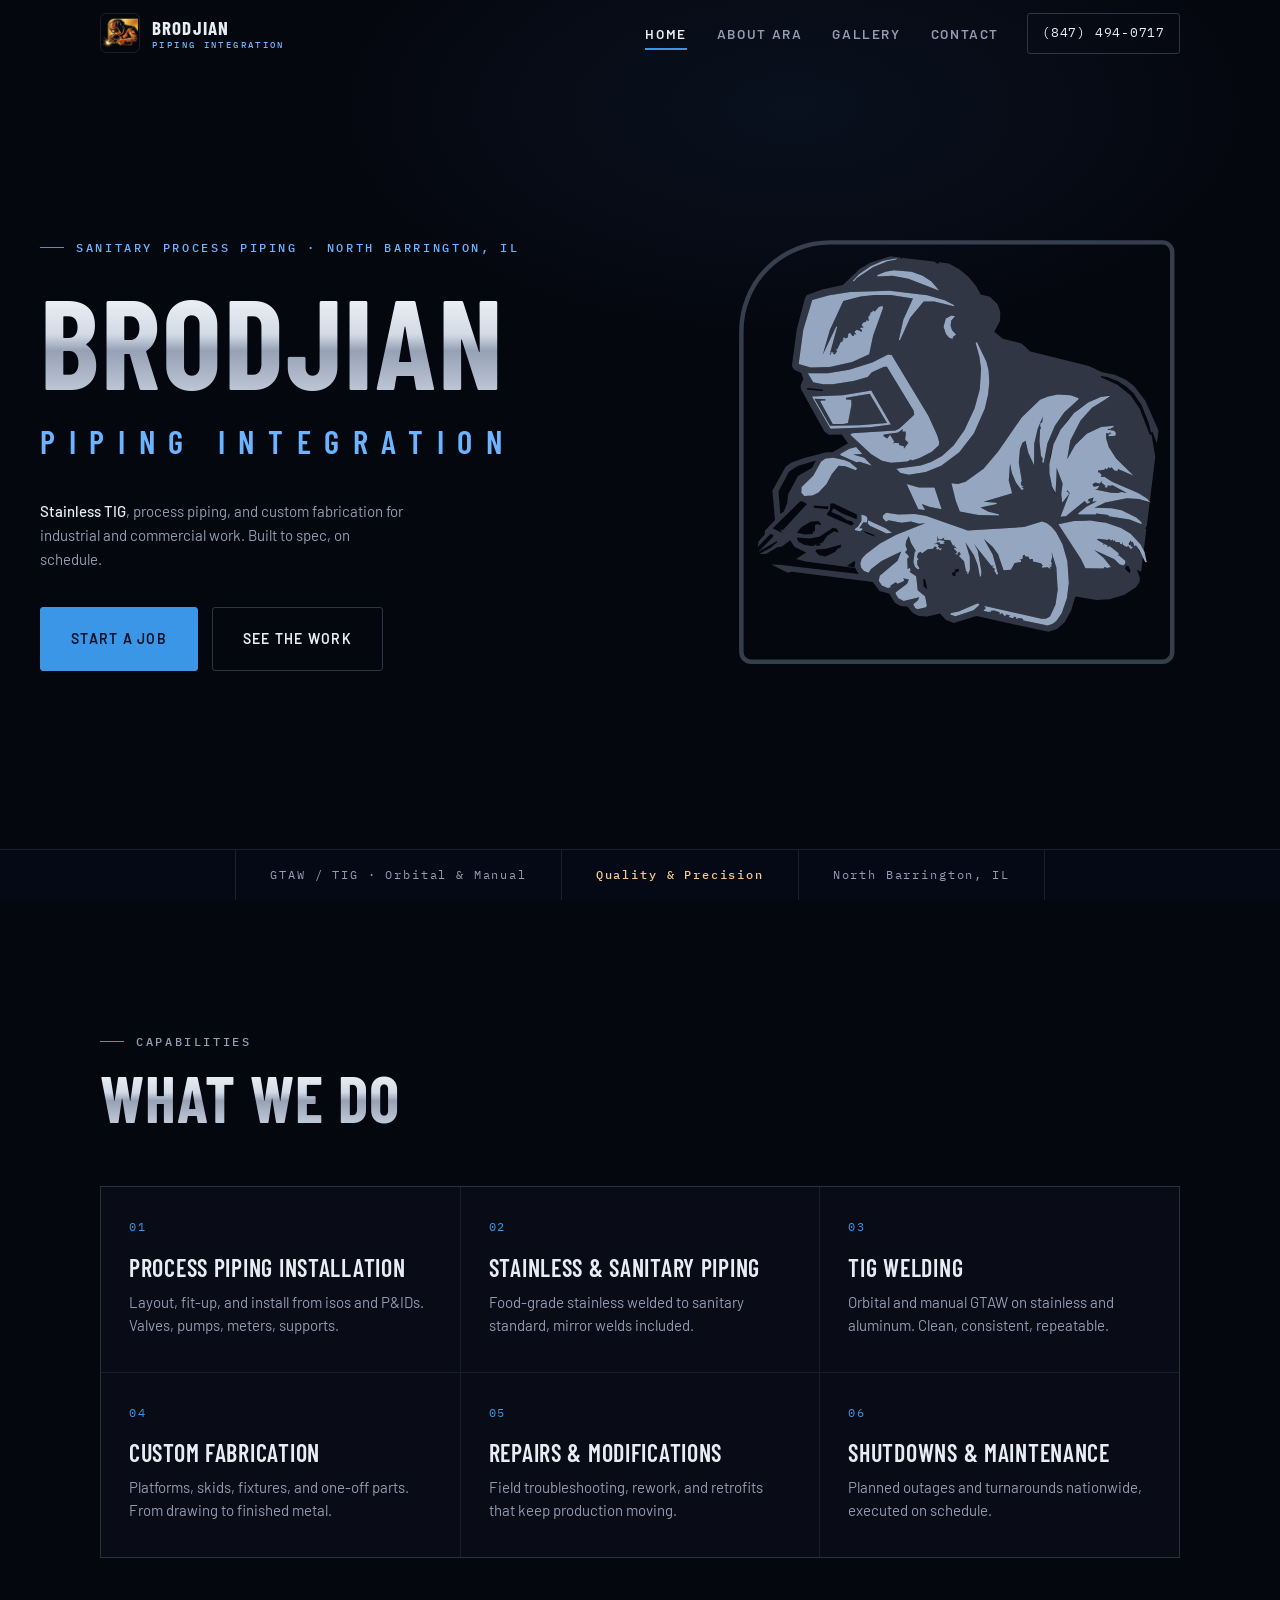
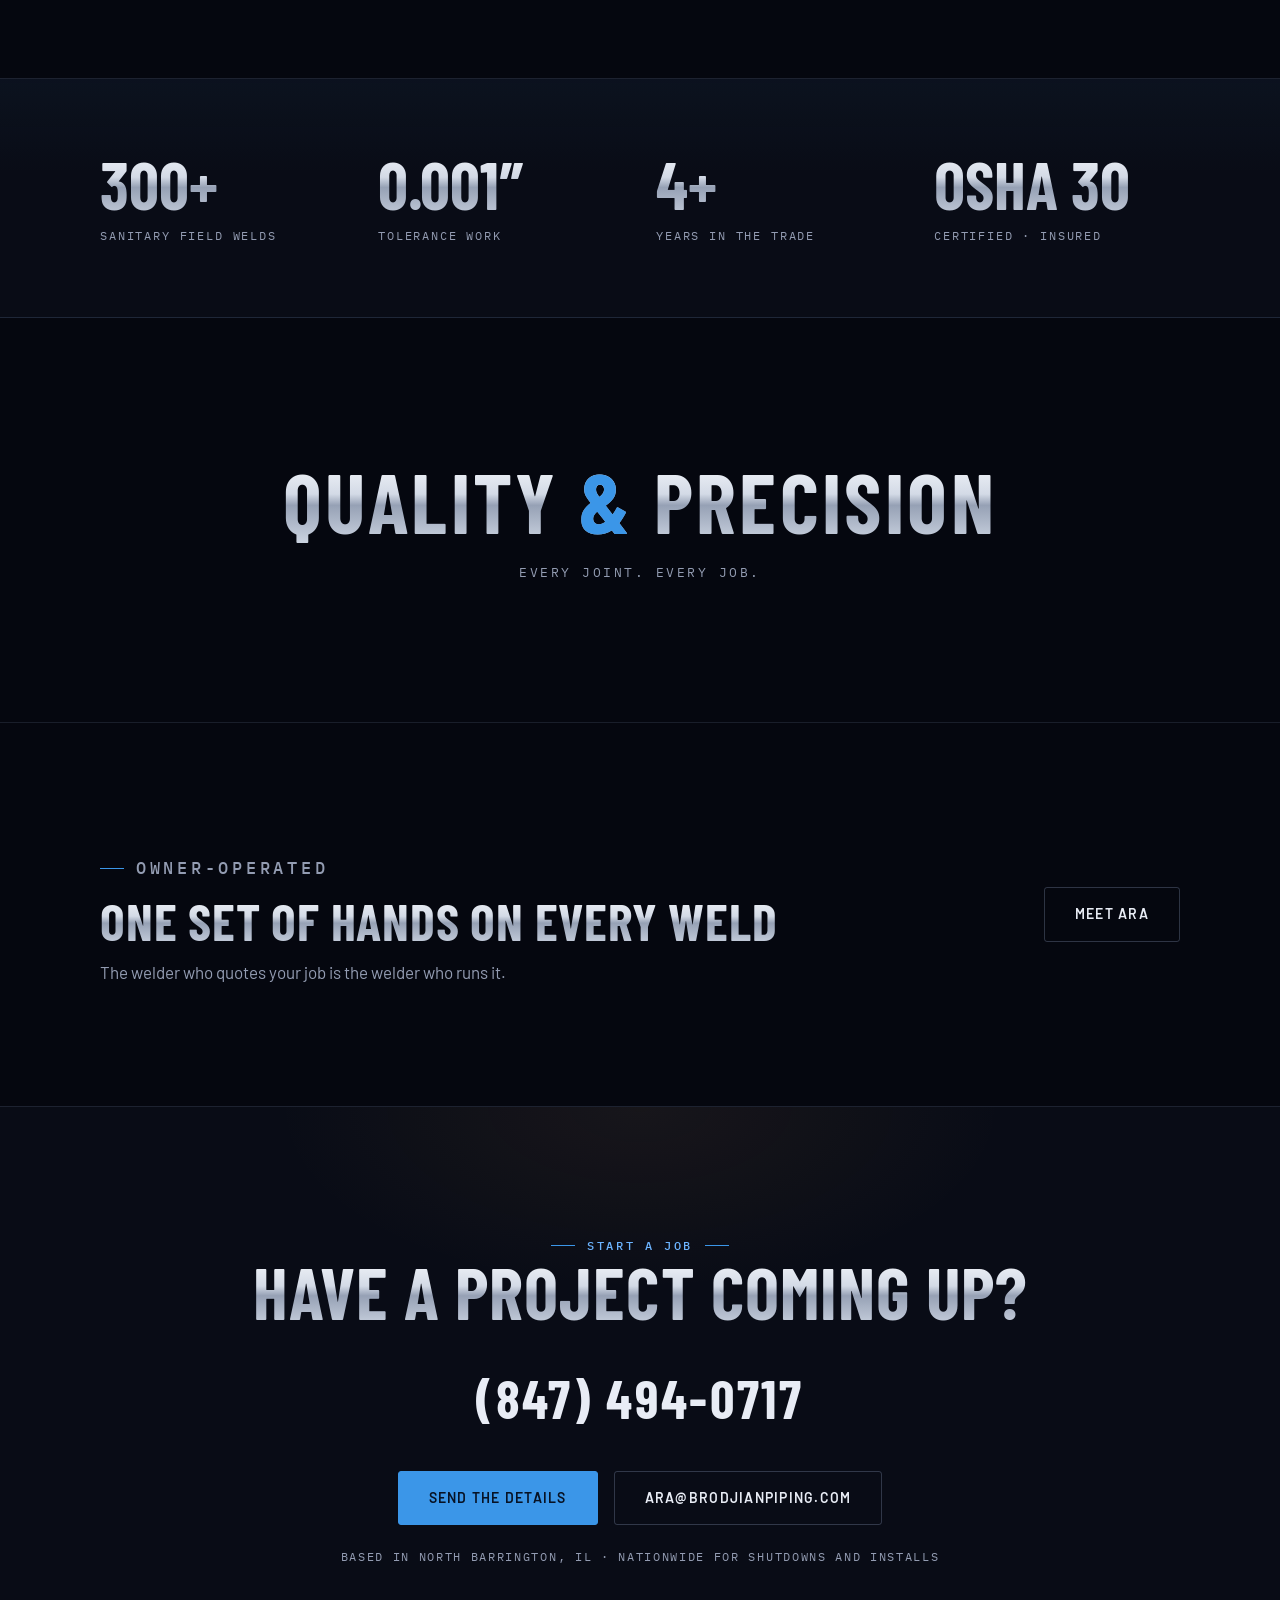
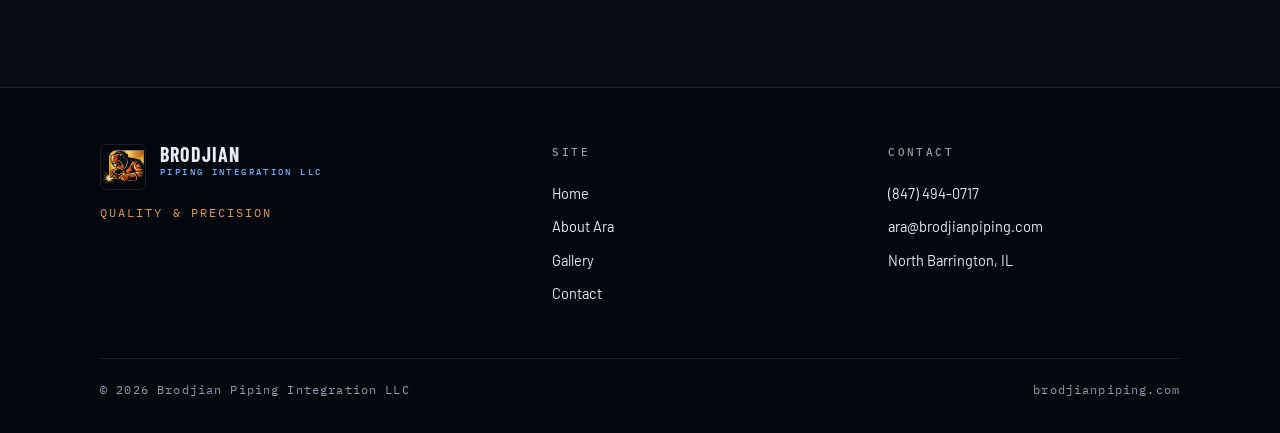
==== commit 8cdf0b63: "tweaked home page" ====
--- a/index.html
+++ b/index.html
@@ -78,20 +78,22 @@
   <main>
 
     <section class="hero">
-      <p class="tag tag--center hero-eyebrow">Sanitary Process Piping · North Barrington, IL</p>
-      <h1 class="h-disp hero-title steel" data-reveal="wipe" style="--i:0">Brodjian</h1>
-      <p class="hero-sub" data-reveal="wipe" style="--i:1">Piping Integration</p>
-      <div class="weld-scene" aria-hidden="true">
-        <!-- hero.js loads assets/img/welder-lines.svg (a contour trace of the
-             company logo) into this svg and animates the lean and the arc -->
-        <svg id="welder-svg" viewBox="290 20 1080 1000" preserveAspectRatio="xMidYMid meet"></svg>
-        <canvas id="welder-fx"></canvas>
-      </div>
-      <p class="hero-deck"><strong>Stainless TIG</strong>, process piping, and custom fabrication
-        for industrial and commercial work. Built to spec, on schedule.</p>
-      <div class="hero-cta">
-        <a class="btn btn-primary" href="contact.html">Start a job</a>
-        <a class="btn btn-ghost" href="gallery.html">See the work</a>
+      <div class="wrap hero-grid">
+        <p class="tag hero-eyebrow">Sanitary Process Piping · North Barrington, IL</p>
+        <h1 class="h-disp hero-title steel" data-reveal="wipe" style="--i:0">Brodjian</h1>
+        <p class="hero-sub" data-reveal="wipe" style="--i:1">Piping Integration</p>
+        <div class="weld-scene" aria-hidden="true">
+          <!-- hero.js loads assets/img/welder-lines.svg (a contour trace of the
+               company logo) into this svg and animates the lean and the arc -->
+          <svg id="welder-svg" viewBox="299 -51 1105 1076" preserveAspectRatio="xMidYMid meet"></svg>
+          <canvas id="welder-fx"></canvas>
+        </div>
+        <p class="hero-deck"><strong>Stainless TIG</strong>, process piping, and custom fabrication
+          for industrial and commercial work. Built to spec, on schedule.</p>
+        <div class="hero-cta">
+          <a class="btn btn-primary" href="contact.html">Start a job</a>
+          <a class="btn btn-ghost" href="gallery.html">See the work</a>
+        </div>
       </div>
       <div class="hero-strip">
         <span>GTAW / TIG · Orbital &amp; Manual</span>
--- a/assets/css/style.css
+++ b/assets/css/style.css
@@ -355,46 +355,61 @@
   min-height: 100svh;
   display: flex;
   flex-direction: column;
-  align-items: center;
   justify-content: center;
-  text-align: center;
-  padding: calc(var(--head-h) + 40px) 20px 90px;
+  padding: calc(var(--head-h) + 28px) 0 92px;
   overflow: hidden;
 }
 .hero::after {
   content: "";
   position: absolute;
   inset: 0;
-  background: radial-gradient(620px 320px at 50% 6%, rgba(59, 150, 232, 0.06), transparent 70%);
+  background: radial-gradient(680px 340px at 62% 12%, rgba(59, 150, 232, 0.07), transparent 70%);
   pointer-events: none;
 }
 .hero > * { position: relative; z-index: 1; }
 
-.hero-eyebrow {
-  margin-bottom: 26px;
-}
-
-.hero-title {
-  font-size: clamp(64px, 12.5vw, 148px);
-  line-height: 0.92;
-}
+/* Desktop: copy column beside the weld scene. The single --hero-f drives both
+   wordmark and sub so they stay the same width, and its vh term keeps the whole
+   hero inside short laptop viewports. */
+.hero-grid {
+  --hero-f: clamp(46px, min(10vw, 15vh), 126px);
+  display: grid;
+  width: 100%;
+  max-width: 1280px; /* wider than the standard .wrap: the hero fills the screen */
+  align-content: center;
+  grid-template-columns: minmax(0, 1.02fr) minmax(0, 0.98fr);
+  column-gap: clamp(24px, 3.6vw, 56px);
+  grid-template-areas:
+    "eyebrow scene"
+    "title   scene"
+    "sub     scene"
+    "deck    scene"
+    "cta     scene";
+}
+.hero-eyebrow { grid-area: eyebrow; margin-bottom: 20px; }
+.hero-title   { grid-area: title; font-size: var(--hero-f); line-height: 0.92; }
+.hero-sub     { grid-area: sub; }
+.weld-scene   { grid-area: scene; align-self: center; }
+.hero-deck    { grid-area: deck; }
+.hero-cta     { grid-area: cta; }
+
 .hero-sub {
   font-family: var(--font-disp);
   font-weight: 600;
-  font-size: clamp(19px, 3.4vw, 38px);
+  font-size: calc(var(--hero-f) * 0.258);
   letter-spacing: 0.42em;
-  text-indent: 0.42em; /* balance the trailing tracking */
   text-transform: uppercase;
   color: var(--blue-hi);
-  margin-top: 10px;
+  margin-top: 8px;
   white-space: nowrap;
 }
 
 .weld-scene {
   position: relative;
-  width: min(340px, 68vw);
-  aspect-ratio: 1080 / 1000;
-  margin: 14px auto 6px;
+  width: min(100%, 50vh);
+  max-width: 470px;
+  aspect-ratio: 1105 / 1076;
+  margin-inline: auto;
 }
 .weld-scene svg {
   position: absolute;
@@ -411,20 +426,44 @@
 }
 
 .hero-deck {
-  max-width: 560px;
-  margin-inline: auto;
-  color: var(--mut);
-  font-size: 17px;
-  line-height: 1.65;
+  max-width: 46ch;
+  margin-top: 22px;
+  color: var(--mut);
+  font-size: clamp(15px, 1.15vw, 17.5px);
+  line-height: 1.6;
 }
 .hero-deck strong { color: var(--ink); font-weight: 500; }
 
 .hero-cta {
   display: flex;
-  gap: 16px;
-  justify-content: center;
+  gap: 14px;
   flex-wrap: wrap;
-  margin-top: 34px;
+  margin-top: clamp(20px, 3vh, 34px);
+}
+
+/* Mobile / narrow: single centered stack, scene between the sub and the deck
+   (the document order), which is the layout the phone view keeps. */
+@media (max-width: 900px) {
+  .hero { padding: calc(var(--head-h) + 24px) 0 72px; text-align: center; }
+  .hero-grid {
+    --hero-f: clamp(56px, 14.5vw, 112px);
+    grid-template-columns: 1fr;
+    grid-template-areas: none;
+    justify-items: center;
+  }
+  /* the named grid-areas above must be released, or every child stacks in one cell */
+  .hero-grid > * { grid-area: auto; }
+  .hero-eyebrow::after {
+    content: "";
+    width: 24px;
+    height: 1px;
+    background: var(--blue);
+    flex: none;
+  }
+  .hero-sub { text-indent: 0.42em; } /* balance trailing tracking when centered */
+  .weld-scene { width: min(320px, 64vw); margin: 16px auto 4px; }
+  .hero-deck { margin-inline: auto; }
+  .hero-cta { justify-content: center; }
 }
 
 .hero-strip {
@@ -1187,6 +1226,7 @@
 /* ---------- gallery ---------- */
 
 .ig-panel {
+  margin-top: clamp(44px, 6vw, 76px);
   border: 1px solid var(--line);
   background:
     radial-gradient(480px 240px at 85% -20%, rgba(59, 150, 232, 0.08), transparent 70%),
@@ -1232,7 +1272,6 @@
   display: grid;
   grid-template-columns: repeat(auto-fill, minmax(270px, 1fr));
   gap: 14px;
-  margin-top: clamp(40px, 6vw, 56px);
 }
 .shot {
   position: relative;
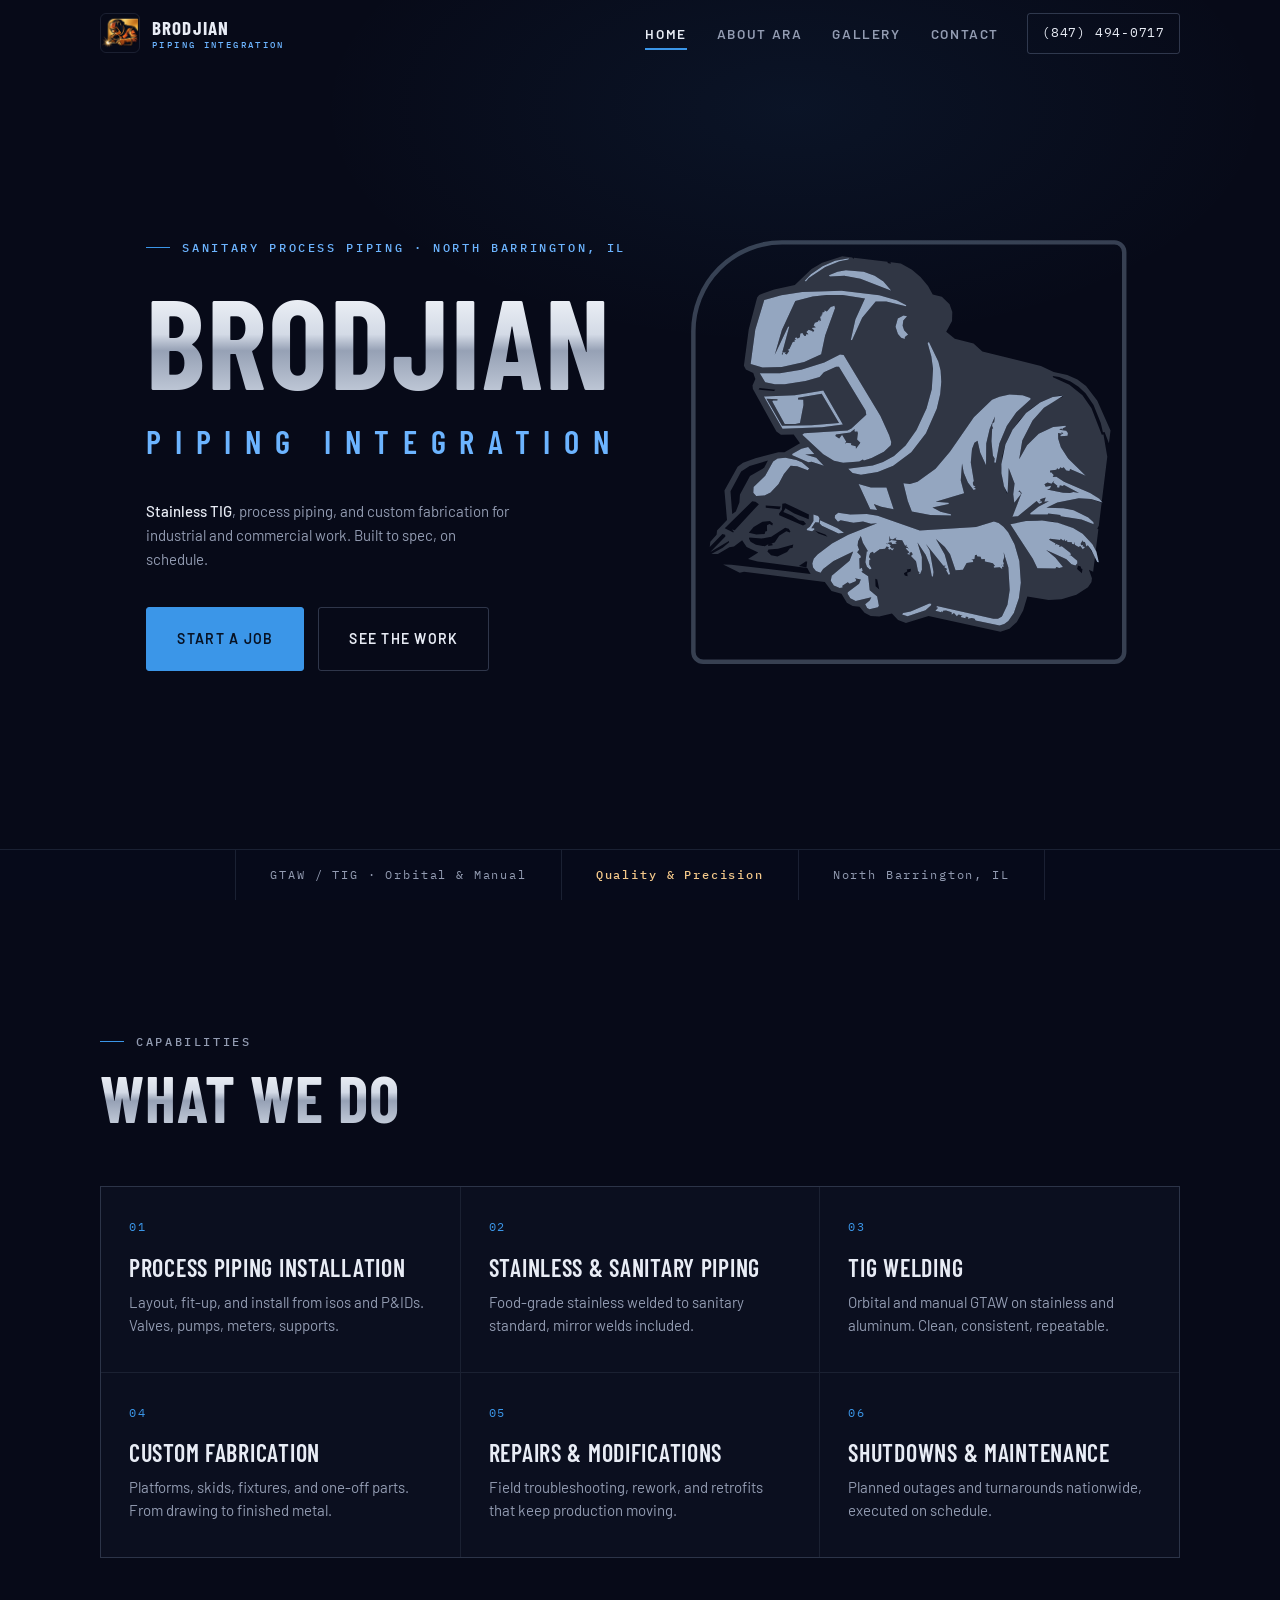
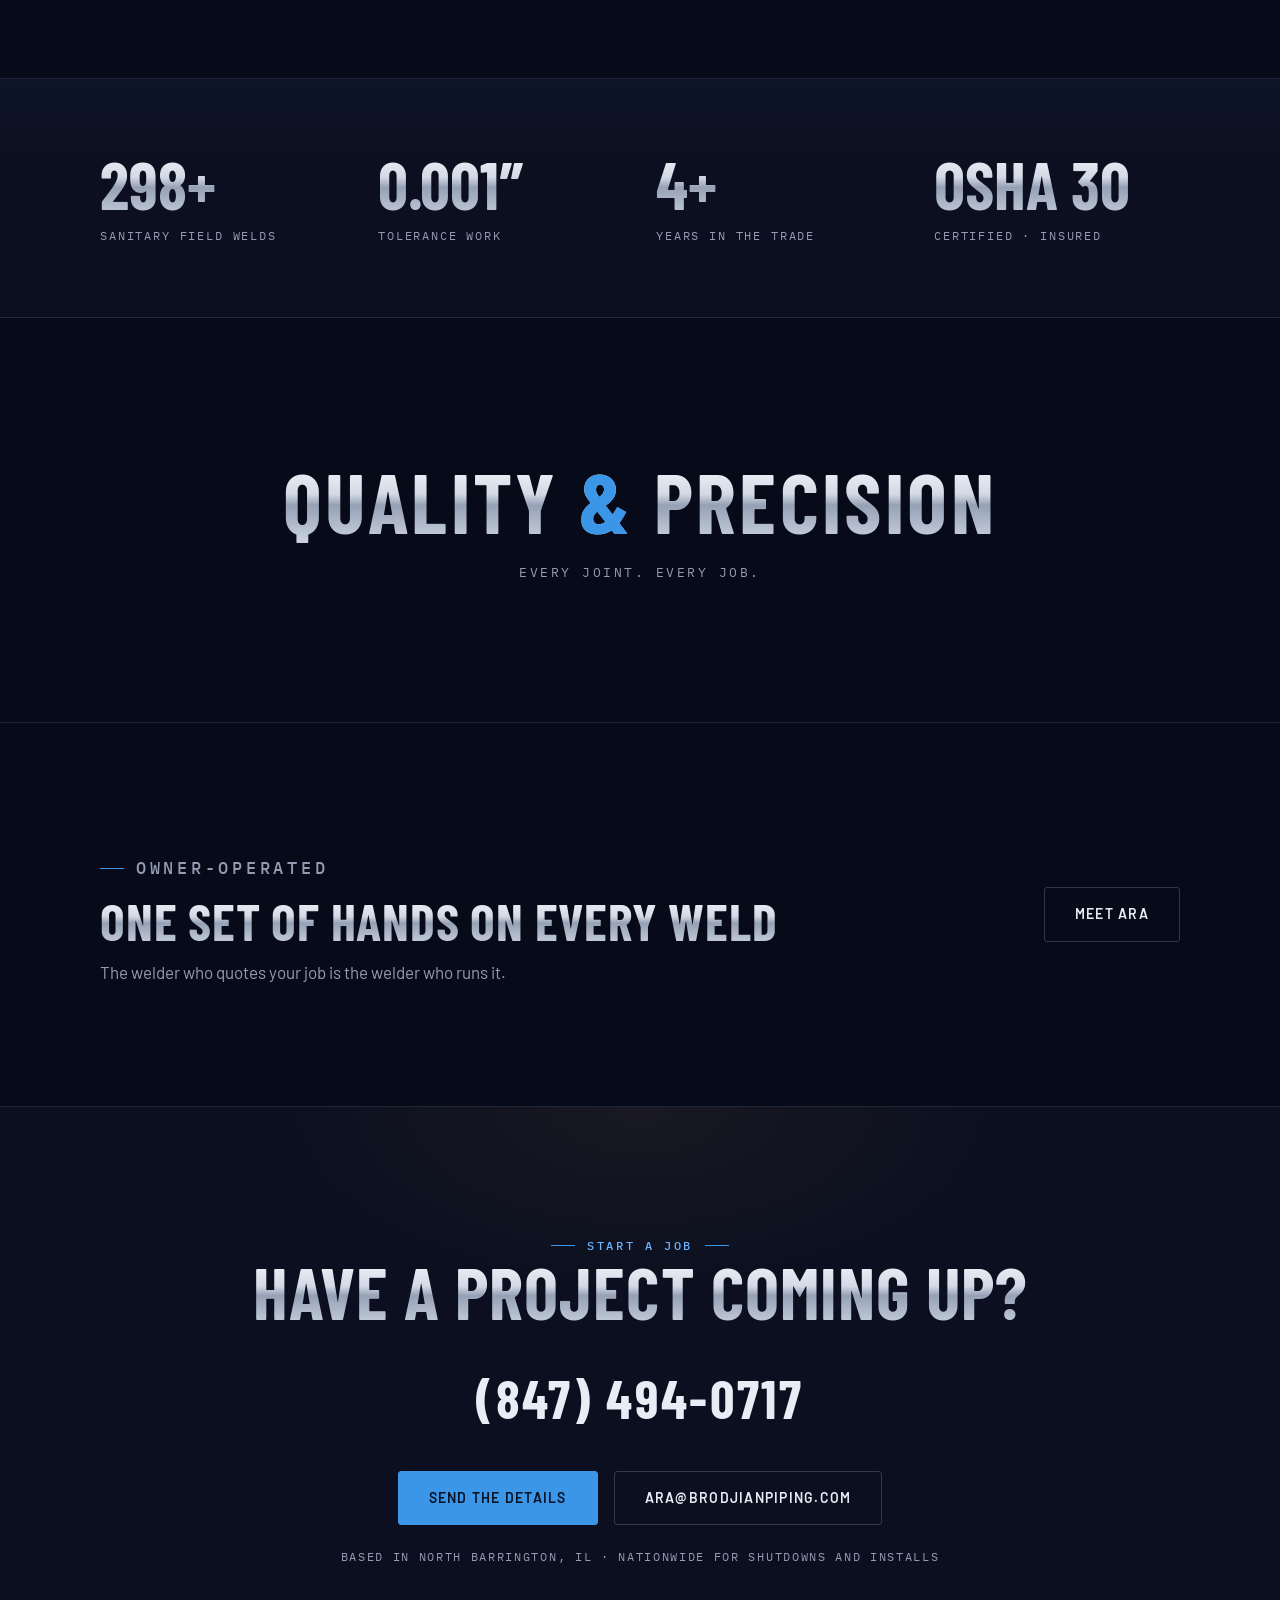
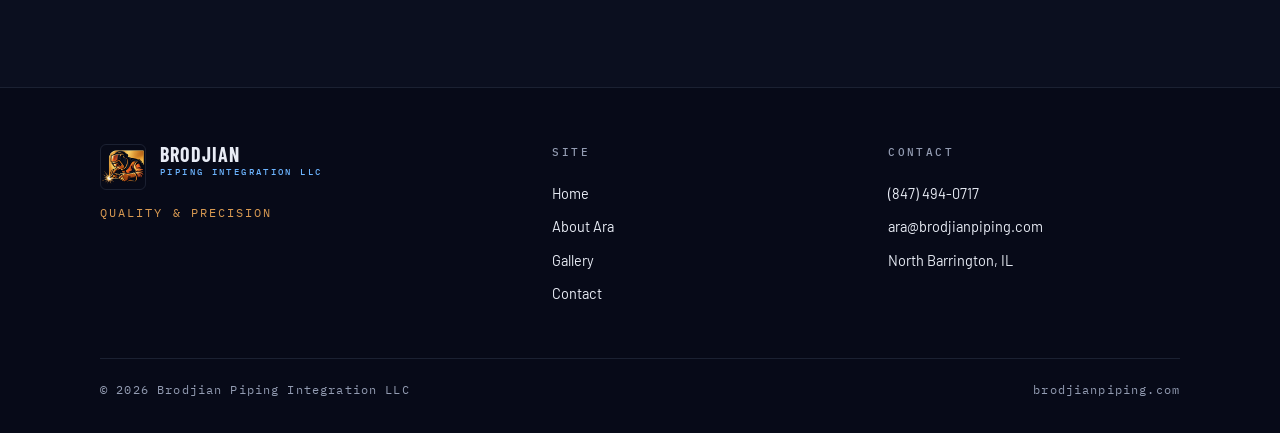
==== commit 132b7053: "Lighten site background a touch Raise the background palette a few steps while keeping the navy hue:" ====
--- a/index.html
+++ b/index.html
@@ -6,7 +6,7 @@
   <title>Brodjian Piping Integration | Sanitary Process Piping &amp; TIG Welding</title>
   <meta name="description" content="Sanitary process piping, stainless TIG welding, and custom fabrication. Owner-operated out of North Barrington, IL. Nationwide for shutdowns and installs.">
   <link rel="canonical" href="https://brodjianpiping.com/">
-  <meta name="theme-color" content="#05070f">
+  <meta name="theme-color" content="#070a18">
 
   <!-- Link previews -->
   <meta property="og:type" content="website">
--- a/assets/css/style.css
+++ b/assets/css/style.css
@@ -4,9 +4,9 @@
    ============================================================ */
 
 :root {
-  --bg: #05070f;
-  --bg-2: #090c16;
-  --panel: #0b101d;
+  --bg: #070a18;
+  --bg-2: #0b0f1f;
+  --panel: #0d1226;
   --line: rgba(151, 168, 205, 0.14);
   --line-strong: rgba(151, 168, 205, 0.28);
   --ink: #e8ecf5;
@@ -178,7 +178,7 @@
   position: absolute;
   inset: 0;
   z-index: -1;
-  background: rgba(5, 7, 15, 0.86);
+  background: rgba(7, 10, 24, 0.86);
   -webkit-backdrop-filter: blur(10px);
   backdrop-filter: blur(10px);
   opacity: 0;
@@ -311,7 +311,7 @@
     flex-direction: column;
     justify-content: center;
     gap: 8px;
-    background: rgba(5, 7, 15, 0.97);
+    background: rgba(7, 10, 24, 0.97);
     -webkit-backdrop-filter: blur(14px);
     backdrop-filter: blur(14px);
     transform: translateX(100%);
@@ -377,8 +377,11 @@
   width: 100%;
   max-width: 1280px; /* wider than the standard .wrap: the hero fills the screen */
   align-content: center;
-  grid-template-columns: minmax(0, 1.02fr) minmax(0, 0.98fr);
-  column-gap: clamp(24px, 3.6vw, 56px);
+  /* content-sized tracks centered as a pair, so leftover space falls to the
+     outer edges instead of opening a gap down the middle */
+  justify-content: center;
+  grid-template-columns: minmax(0, auto) minmax(0, auto);
+  column-gap: clamp(28px, 4.5vw, 80px);
   grid-template-areas:
     "eyebrow scene"
     "title   scene"
@@ -406,8 +409,8 @@
 
 .weld-scene {
   position: relative;
-  width: min(100%, 50vh);
-  max-width: 470px;
+  /* a definite width (no %) so the auto grid track can size to it */
+  width: min(50vh, 470px);
   aspect-ratio: 1105 / 1076;
   margin-inline: auto;
 }
@@ -985,7 +988,7 @@
   align-items: center;
   gap: 14px;
   padding: 16px 22px;
-  background: rgba(9, 12, 22, 0.97);
+  background: rgba(11, 15, 31, 0.97);
   border-bottom: 1px solid var(--line);
 }
 .dlg-bar strong {
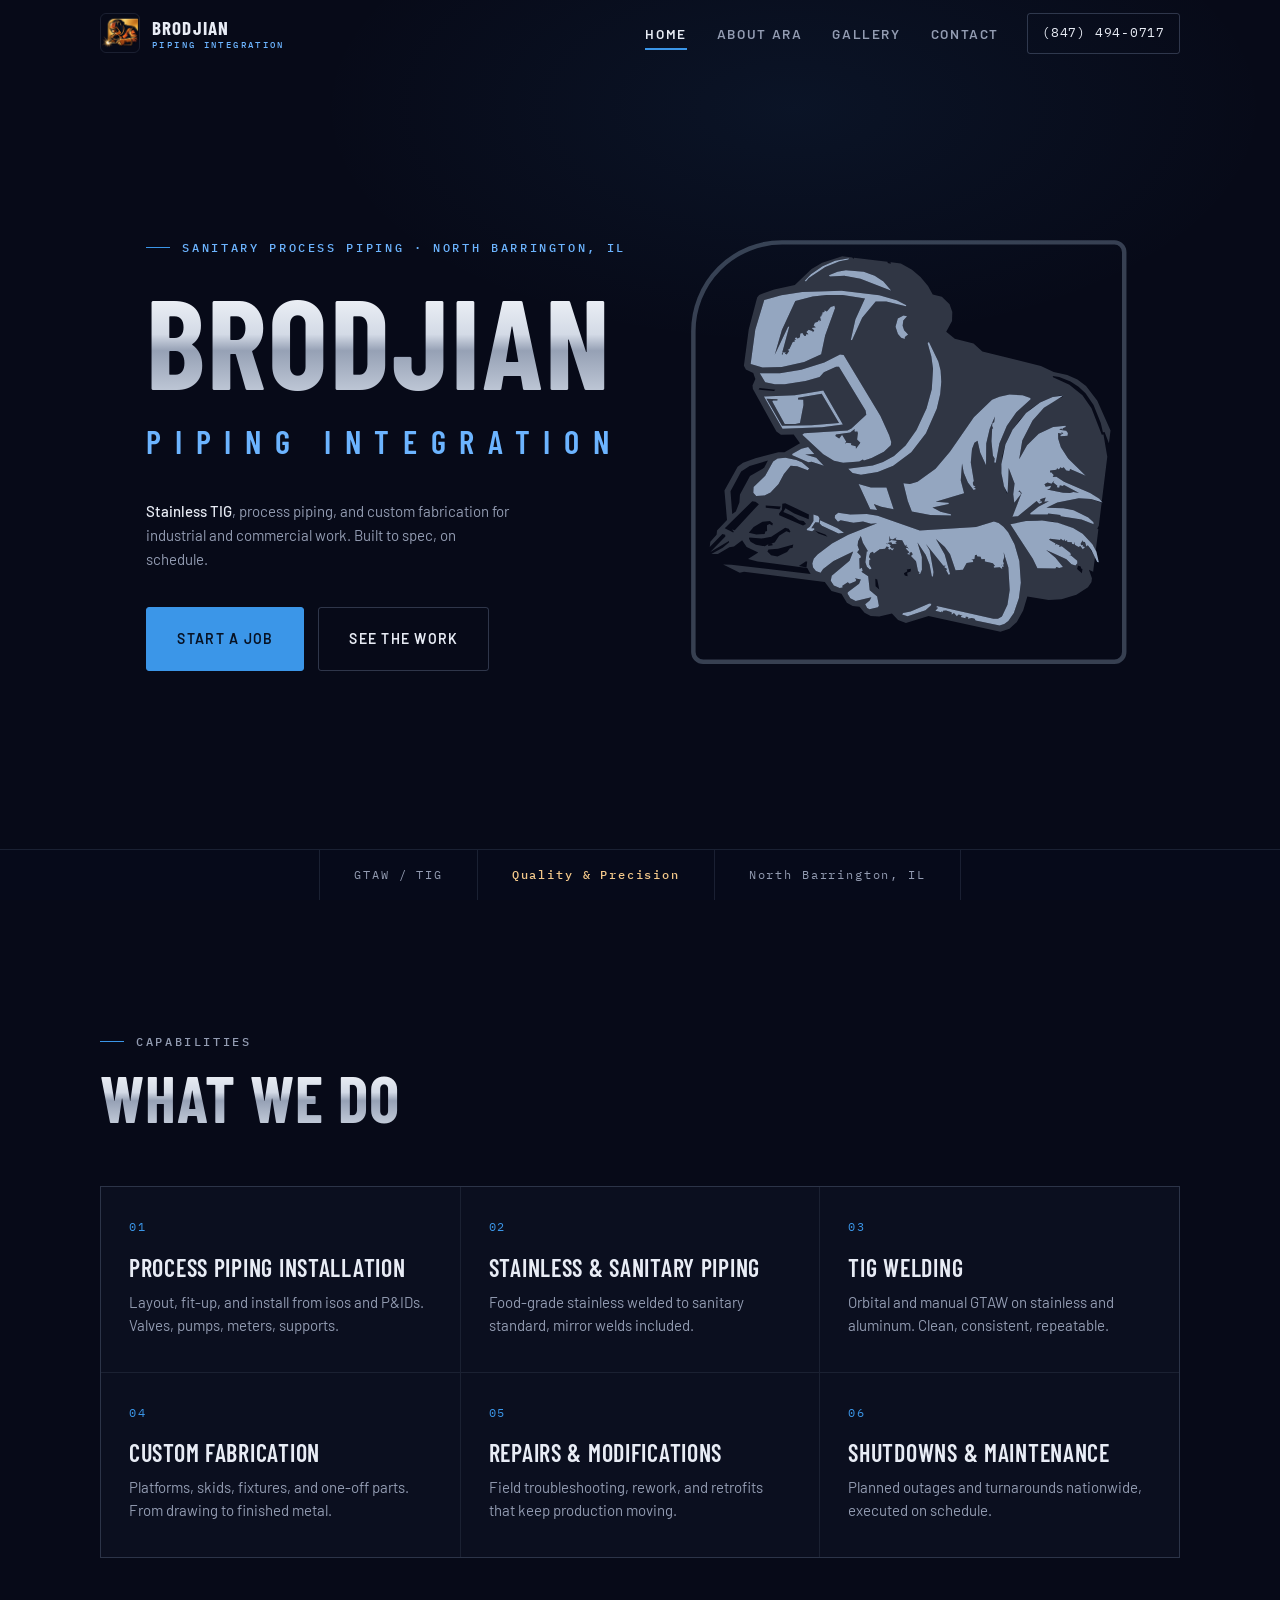
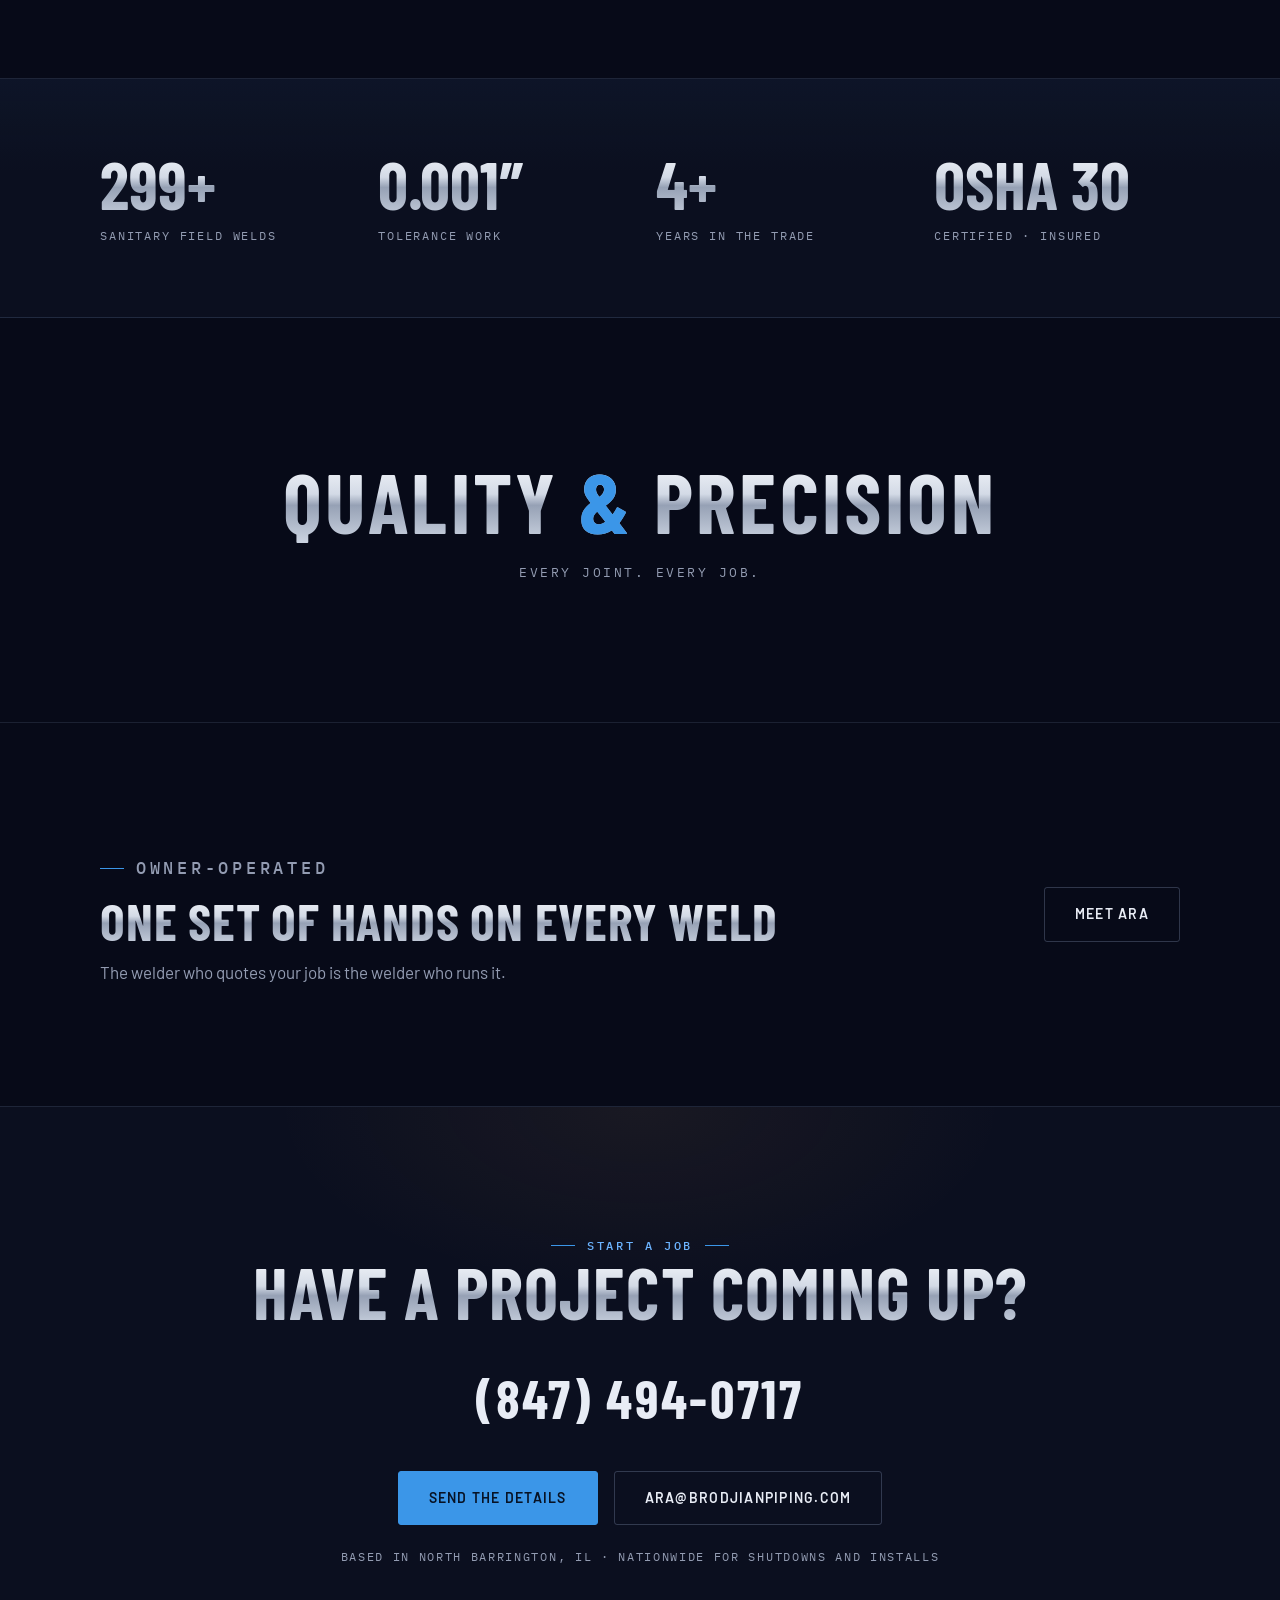
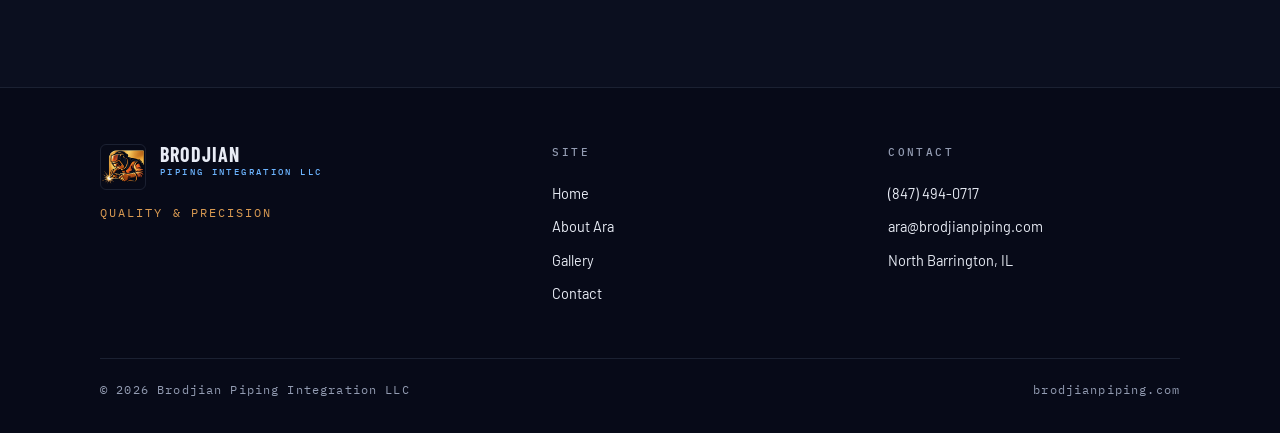
==== commit 4a4d705d: "Update hero-strip text for clarity removed orbital & manual." ====
--- a/index.html
+++ b/index.html
@@ -96,7 +96,7 @@
         </div>
       </div>
       <div class="hero-strip">
-        <span>GTAW / TIG · Orbital &amp; Manual</span>
+        <span>GTAW / TIG </span>
         <span><b>Quality &amp; Precision</b></span>
         <span>North Barrington, IL</span>
       </div>
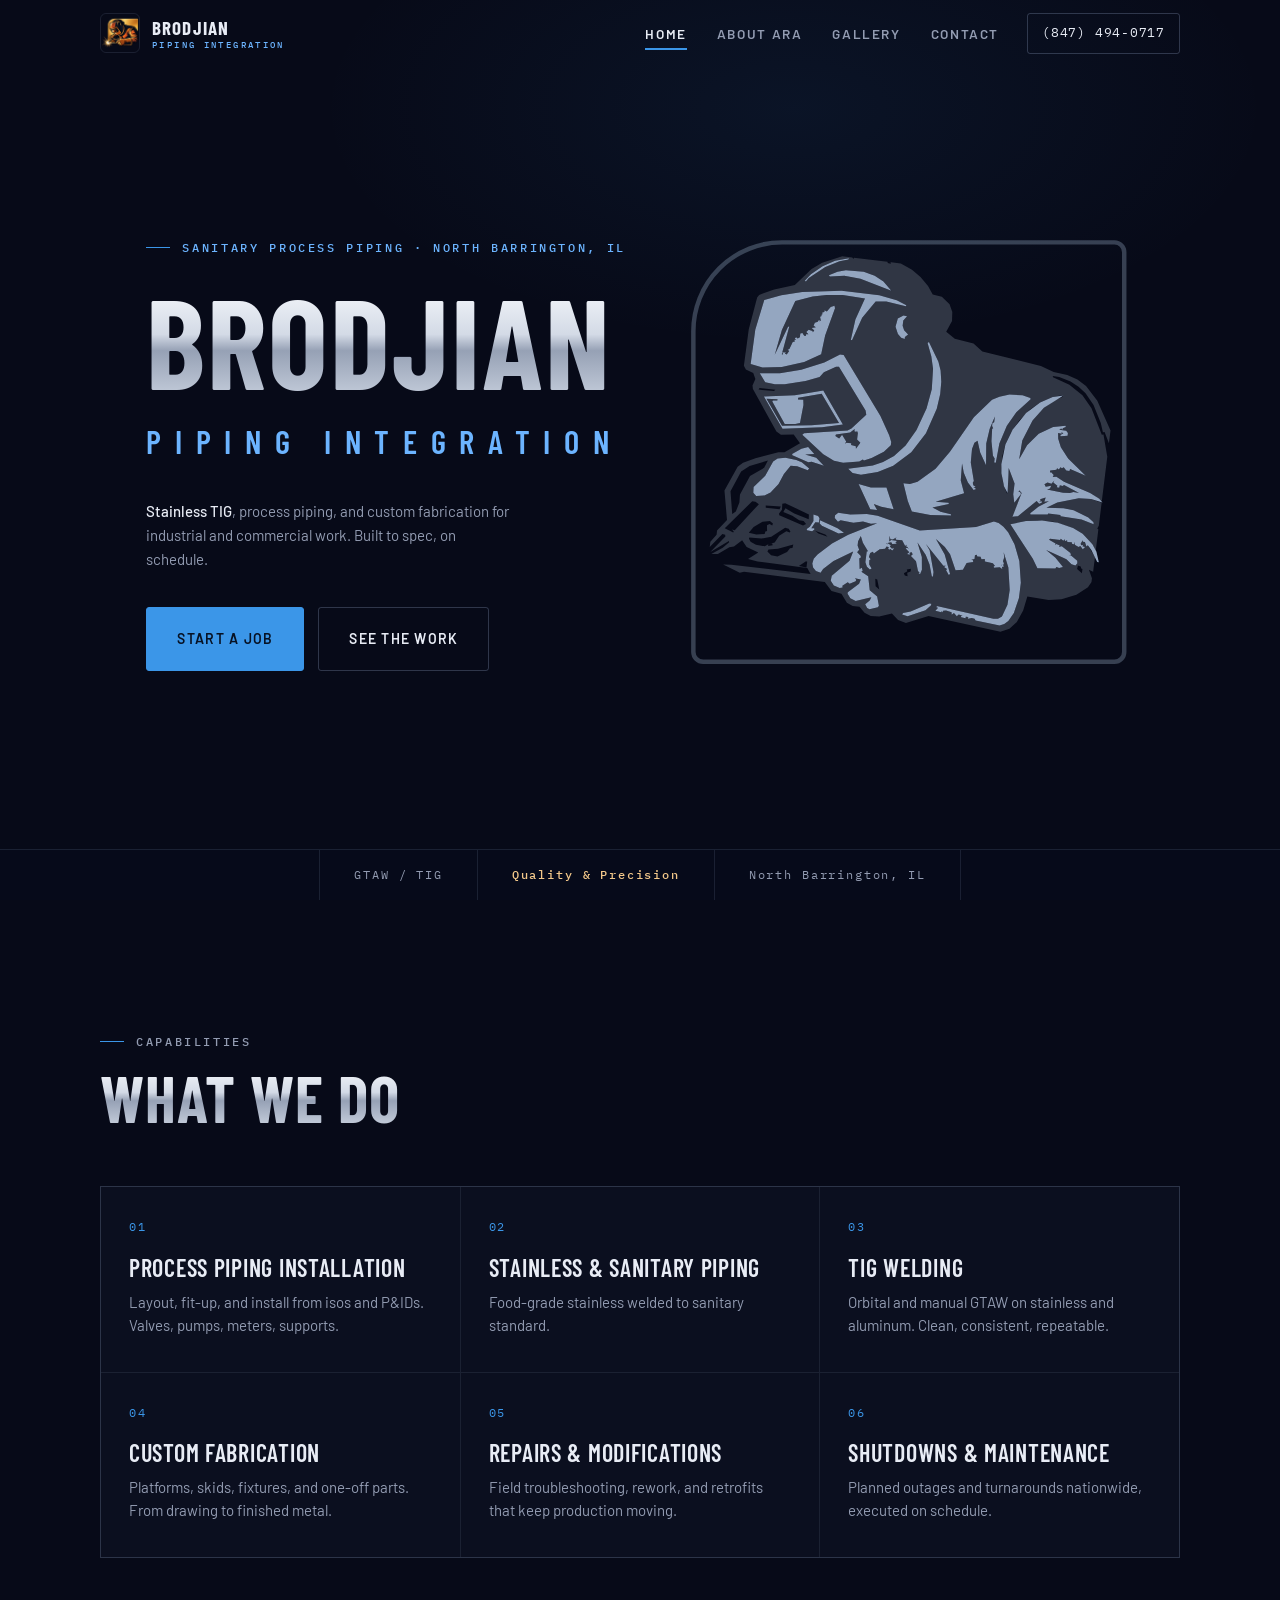
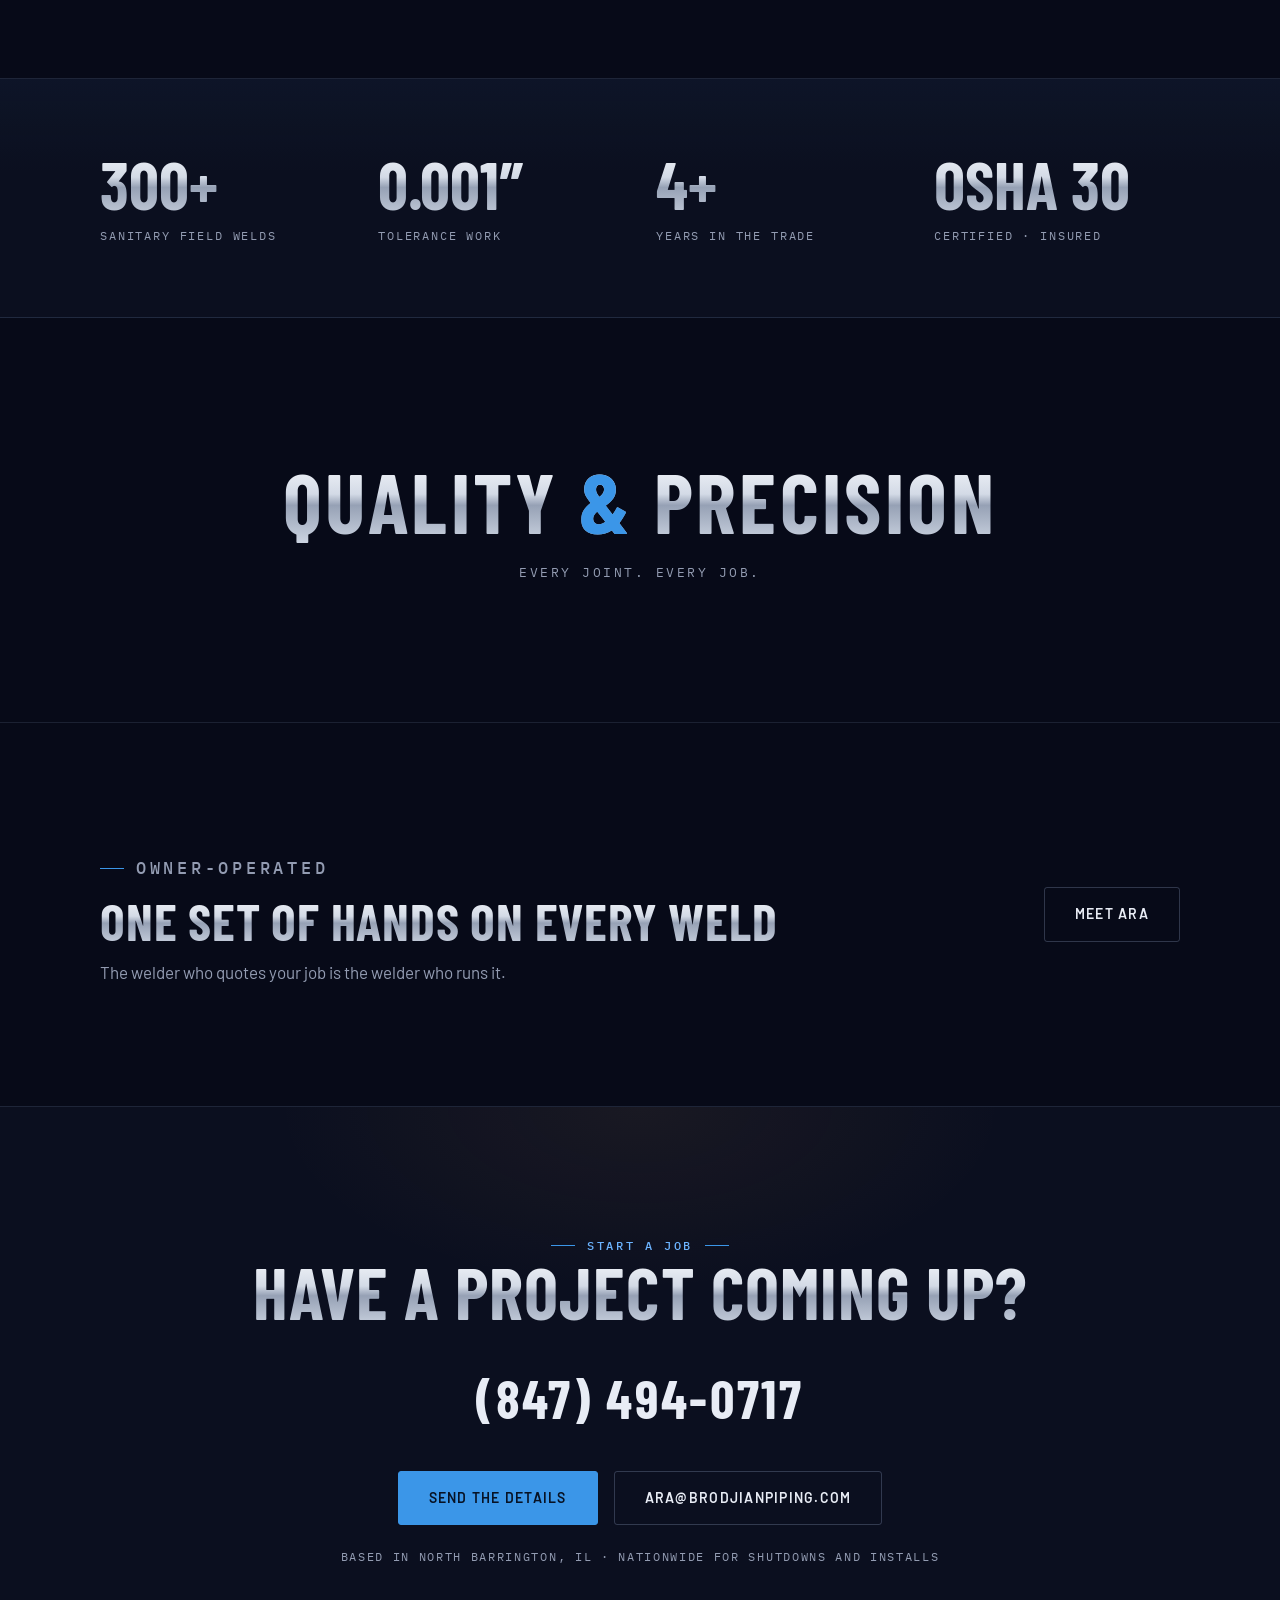
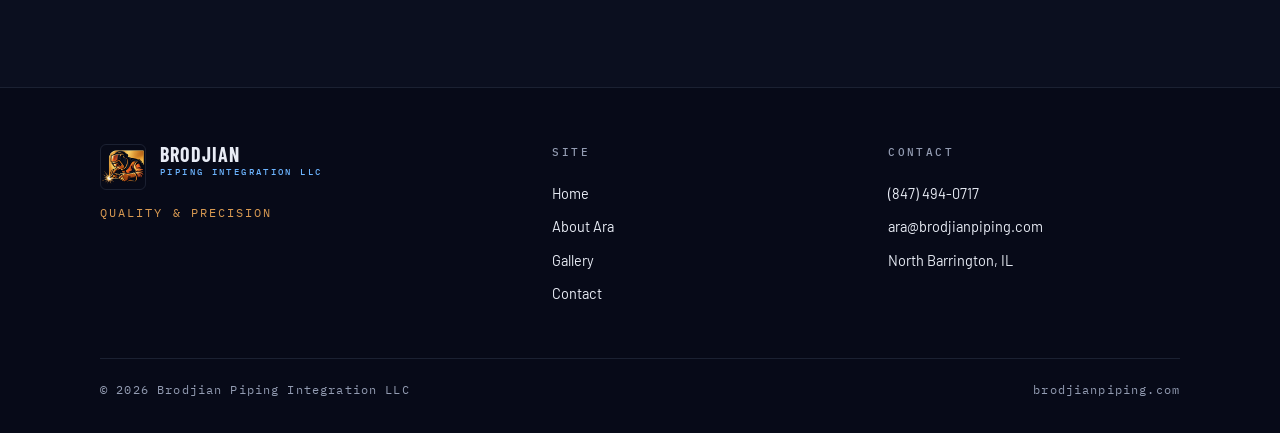
==== commit bac055aa: "Update service description for Stainless Piping Removed 'mirror welds included' from service descrip" ====
--- a/index.html
+++ b/index.html
@@ -117,7 +117,7 @@
           <article class="svc">
             <span class="svc-num">02</span>
             <h3>Stainless &amp; Sanitary Piping</h3>
-            <p>Food-grade stainless welded to sanitary standard, mirror welds included.</p>
+            <p>Food-grade stainless welded to sanitary standard.</p>
           </article>
           <article class="svc">
             <span class="svc-num">03</span>
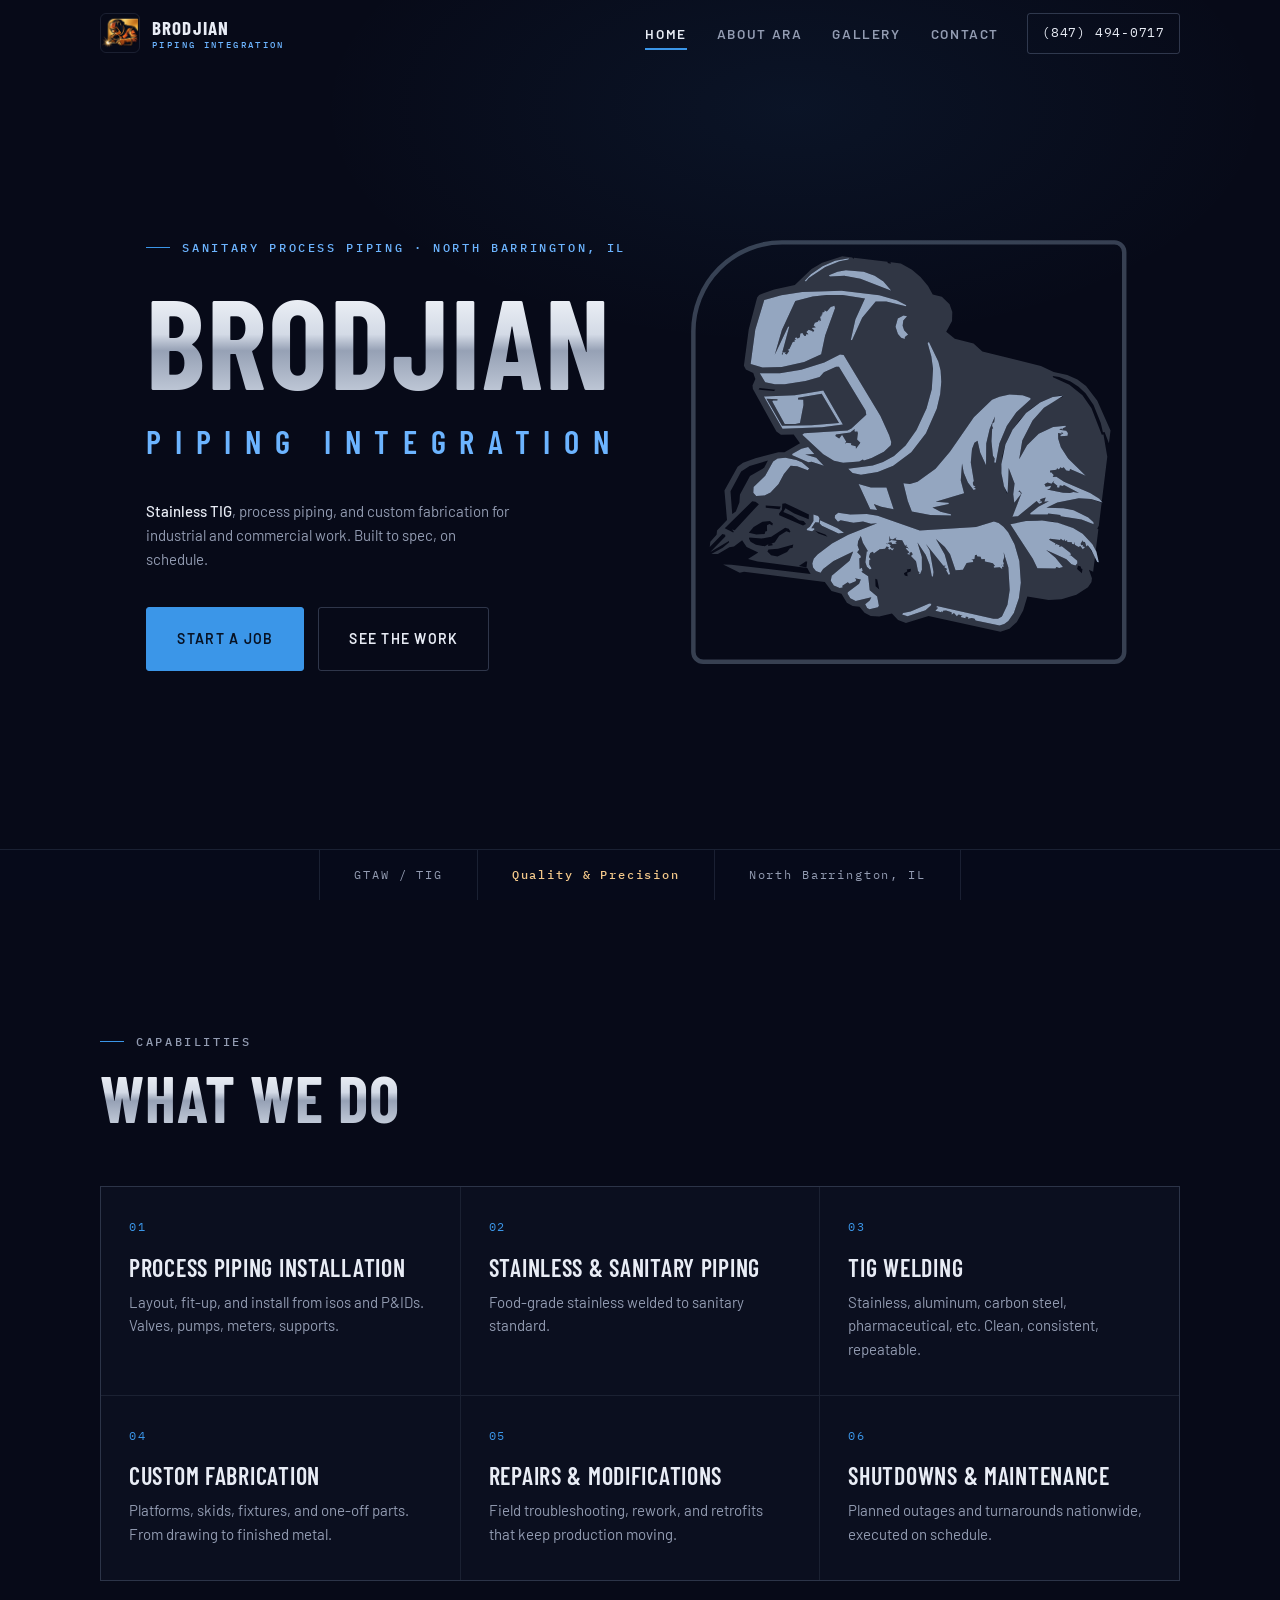
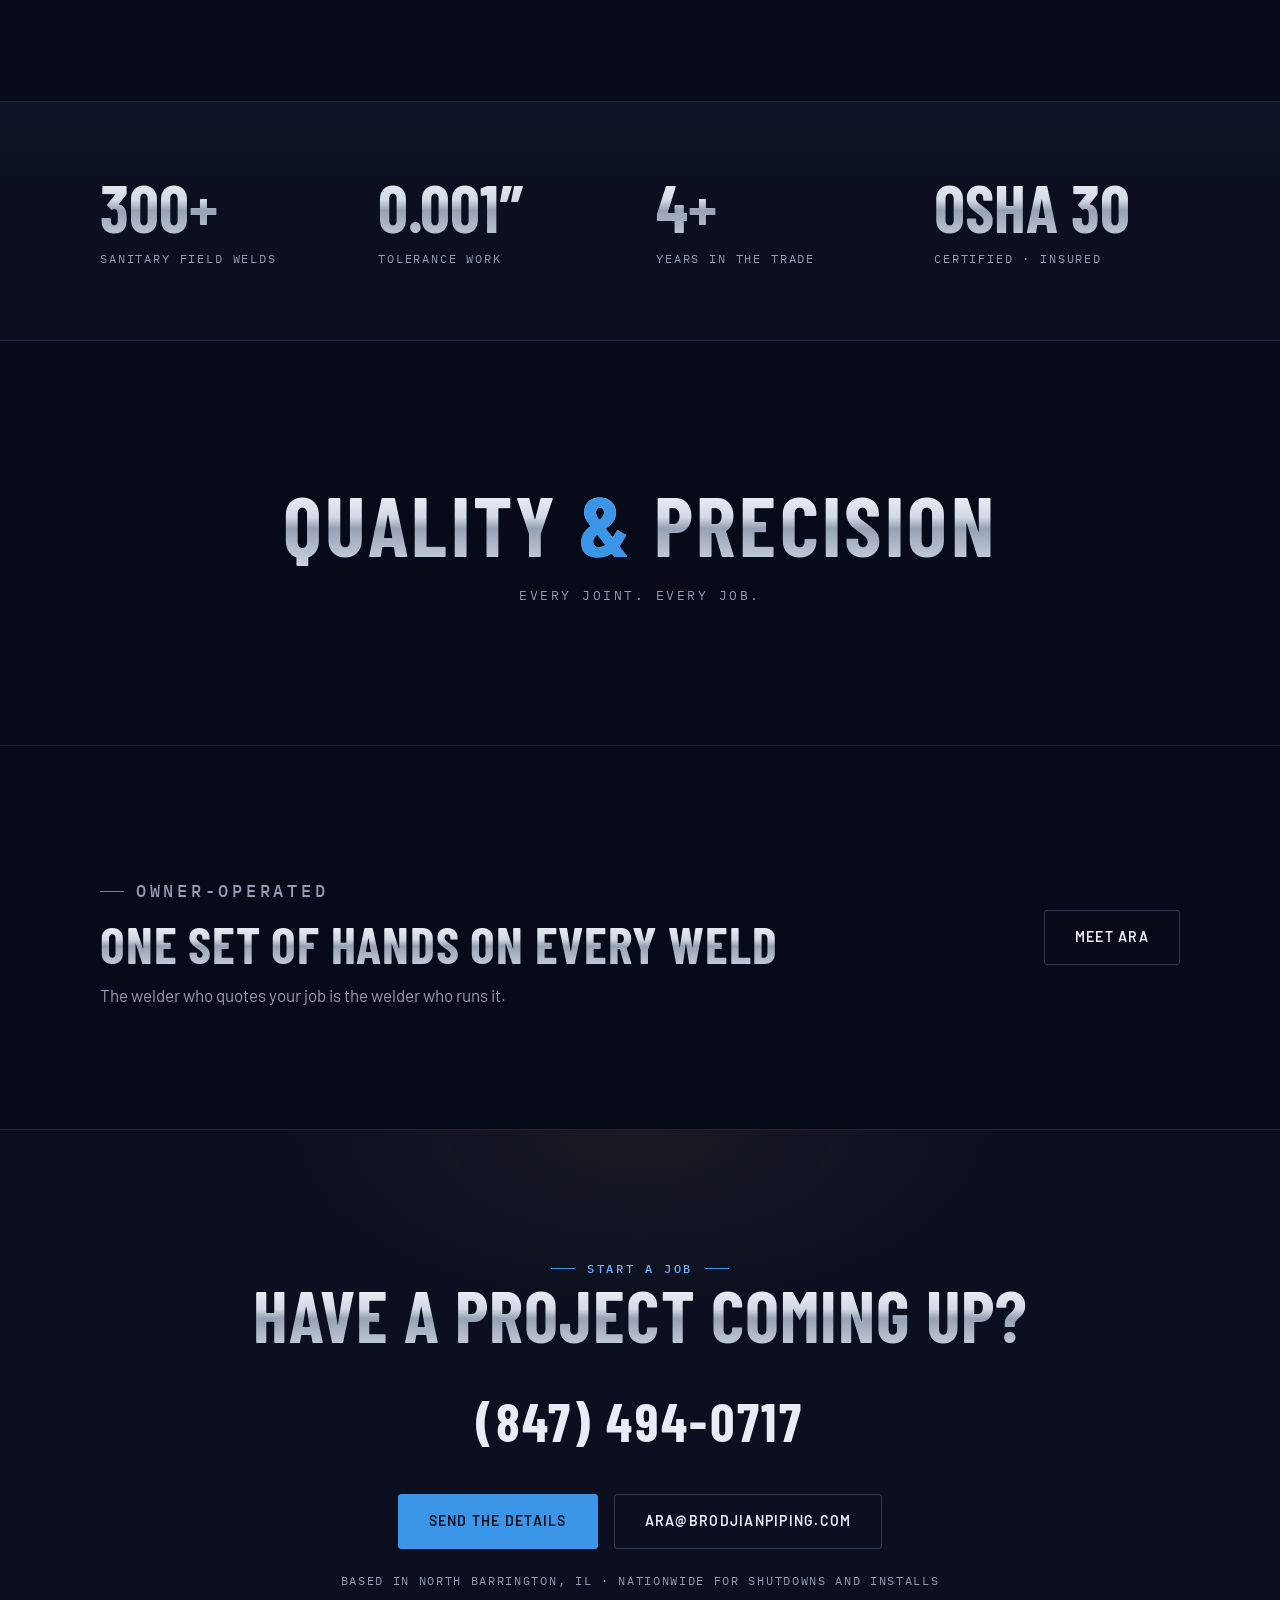
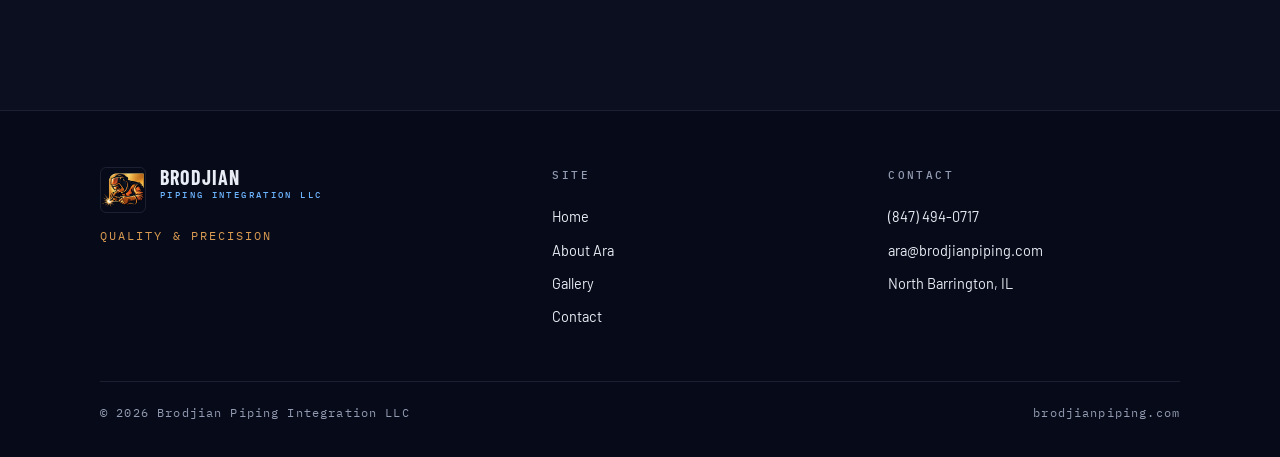
==== commit acc0c07d: "Update service description for TIG Welding updated service description about tig welding, removed "o" ====
--- a/index.html
+++ b/index.html
@@ -122,7 +122,7 @@
           <article class="svc">
             <span class="svc-num">03</span>
             <h3>TIG Welding</h3>
-            <p>Orbital and manual GTAW on stainless and aluminum. Clean, consistent, repeatable.</p>
+            <p>Stainless, aluminum, carbon steel, pharmaceutical, etc. Clean, consistent, repeatable.</p>
           </article>
           <article class="svc">
             <span class="svc-num">04</span>
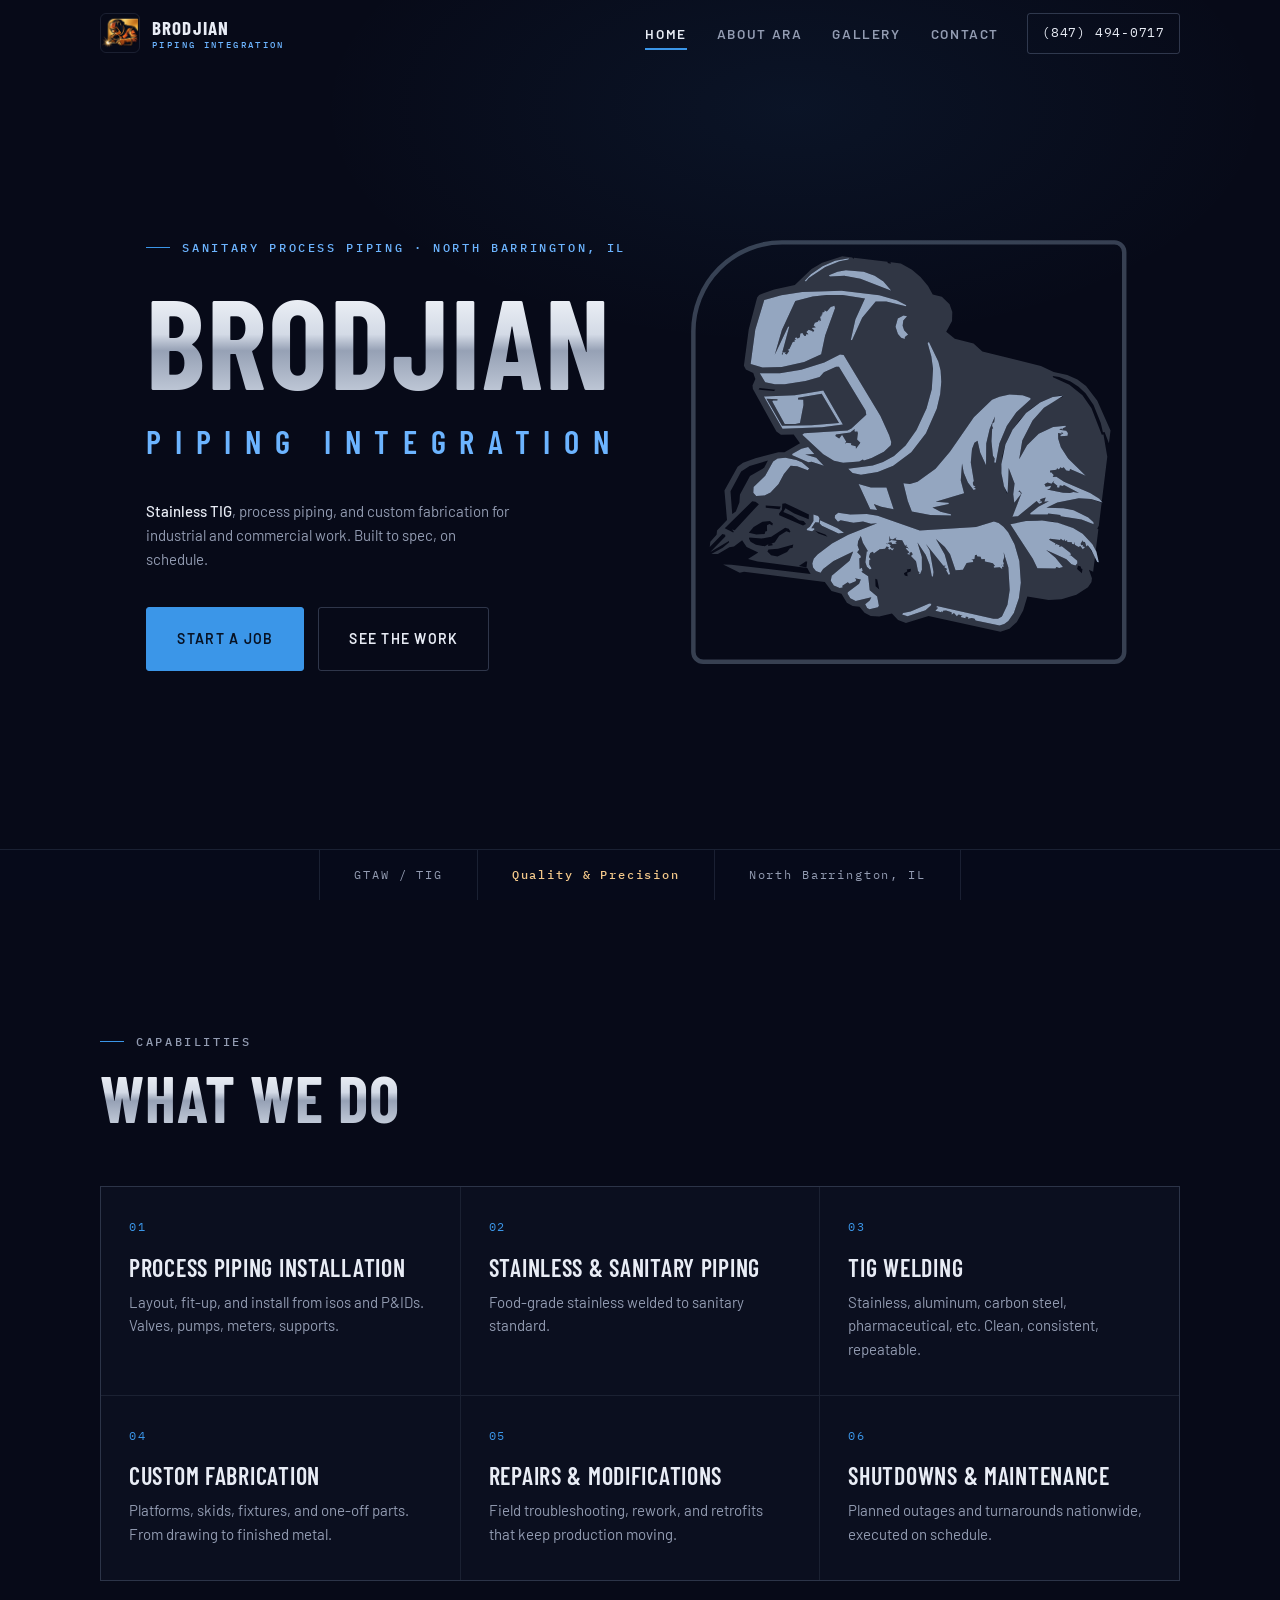
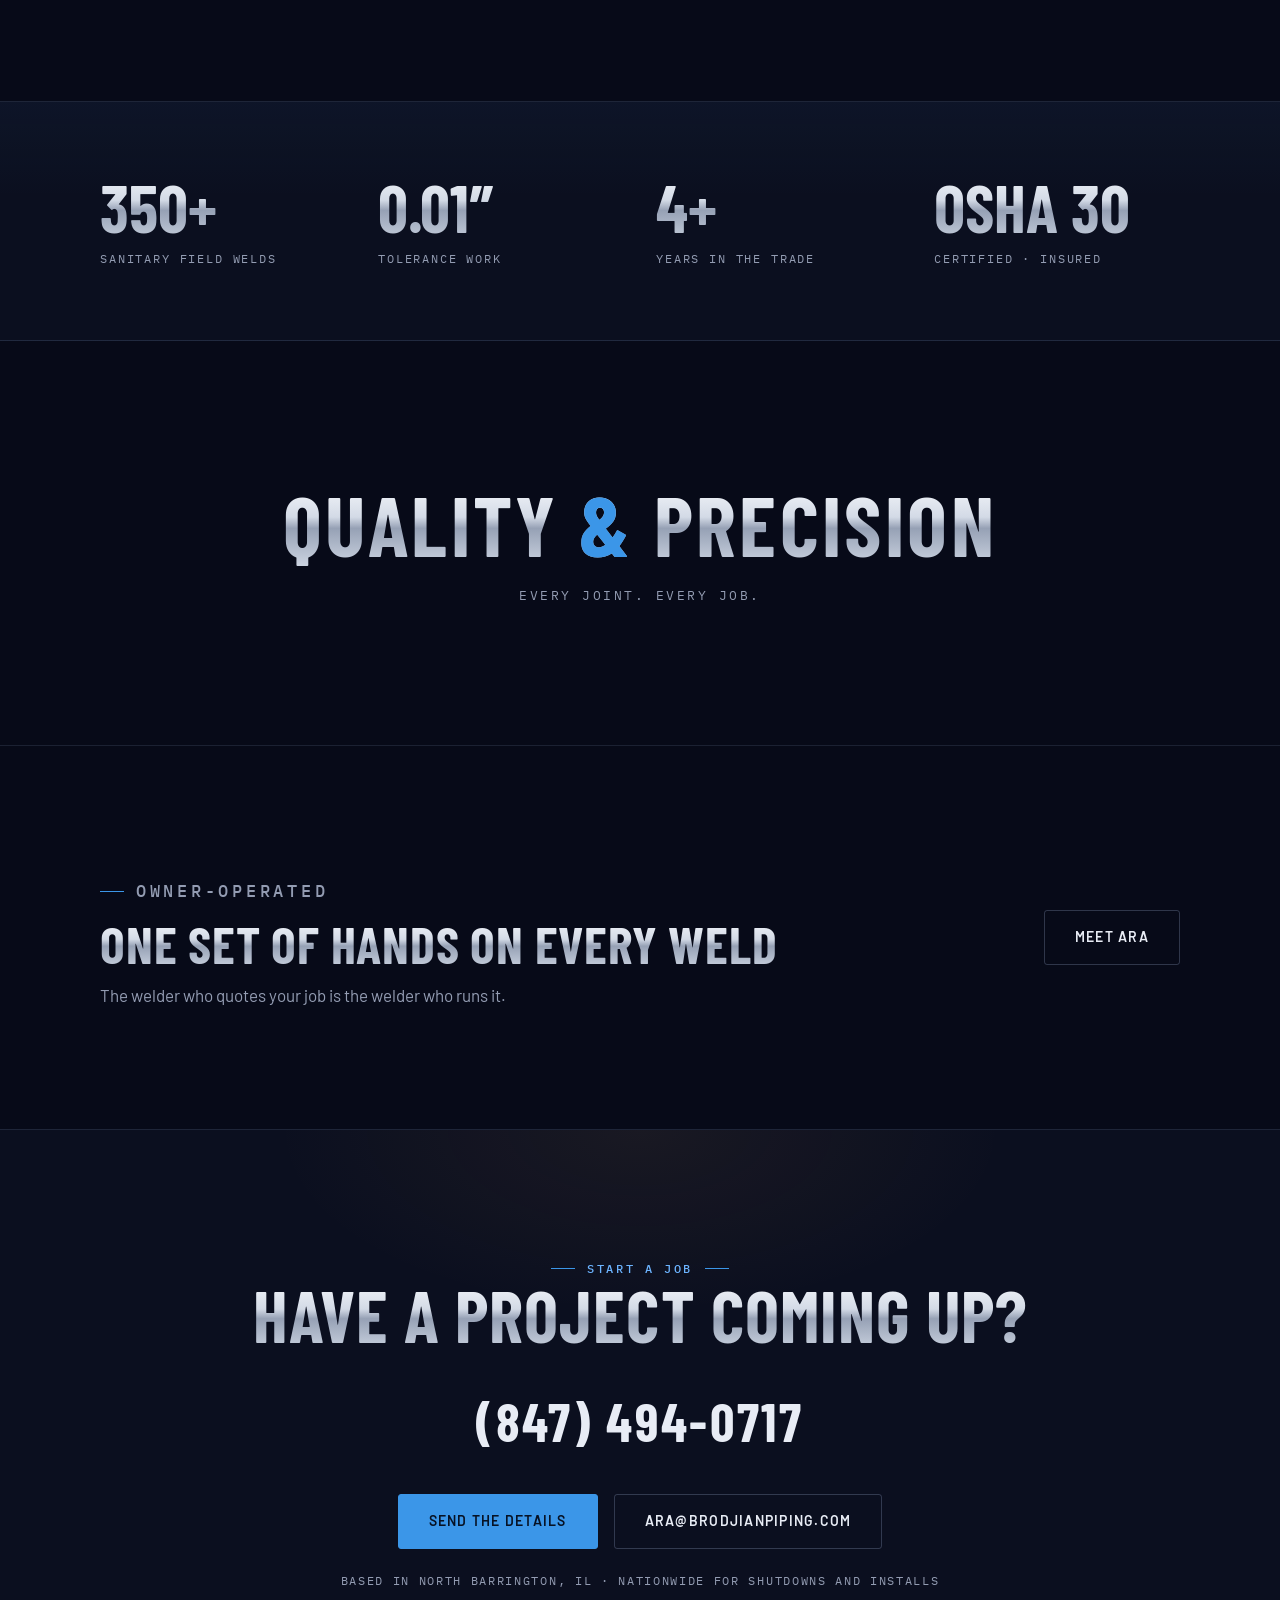
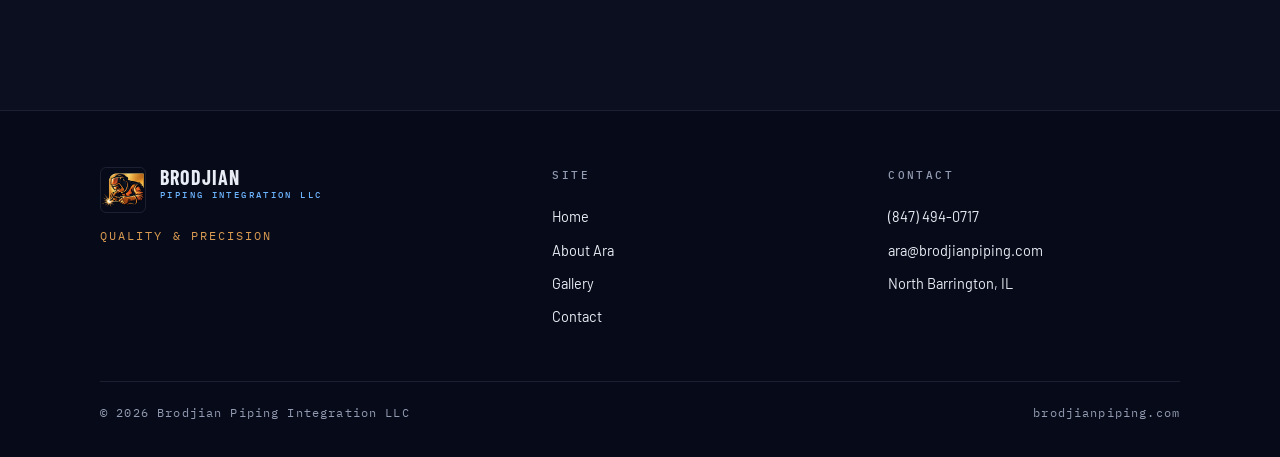
==== commit 62df6c4b: "Update statistics values in index.html updated numbers of welds and tolerance" ====
--- a/index.html
+++ b/index.html
@@ -146,11 +146,11 @@
     <section class="stats" id="numbers">
       <div class="wrap" data-reveal>
         <div class="stat">
-          <span class="stat-num steel" data-count="300" data-suffix="+">300+</span>
+          <span class="stat-num steel" data-count="350" data-suffix="+">350+</span>
           <span class="stat-label">Sanitary field welds</span>
         </div>
         <div class="stat">
-          <span class="stat-num steel">0.001&Prime;</span>
+          <span class="stat-num steel">0.01&Prime;</span>
           <span class="stat-label">Tolerance work</span>
         </div>
         <div class="stat">
